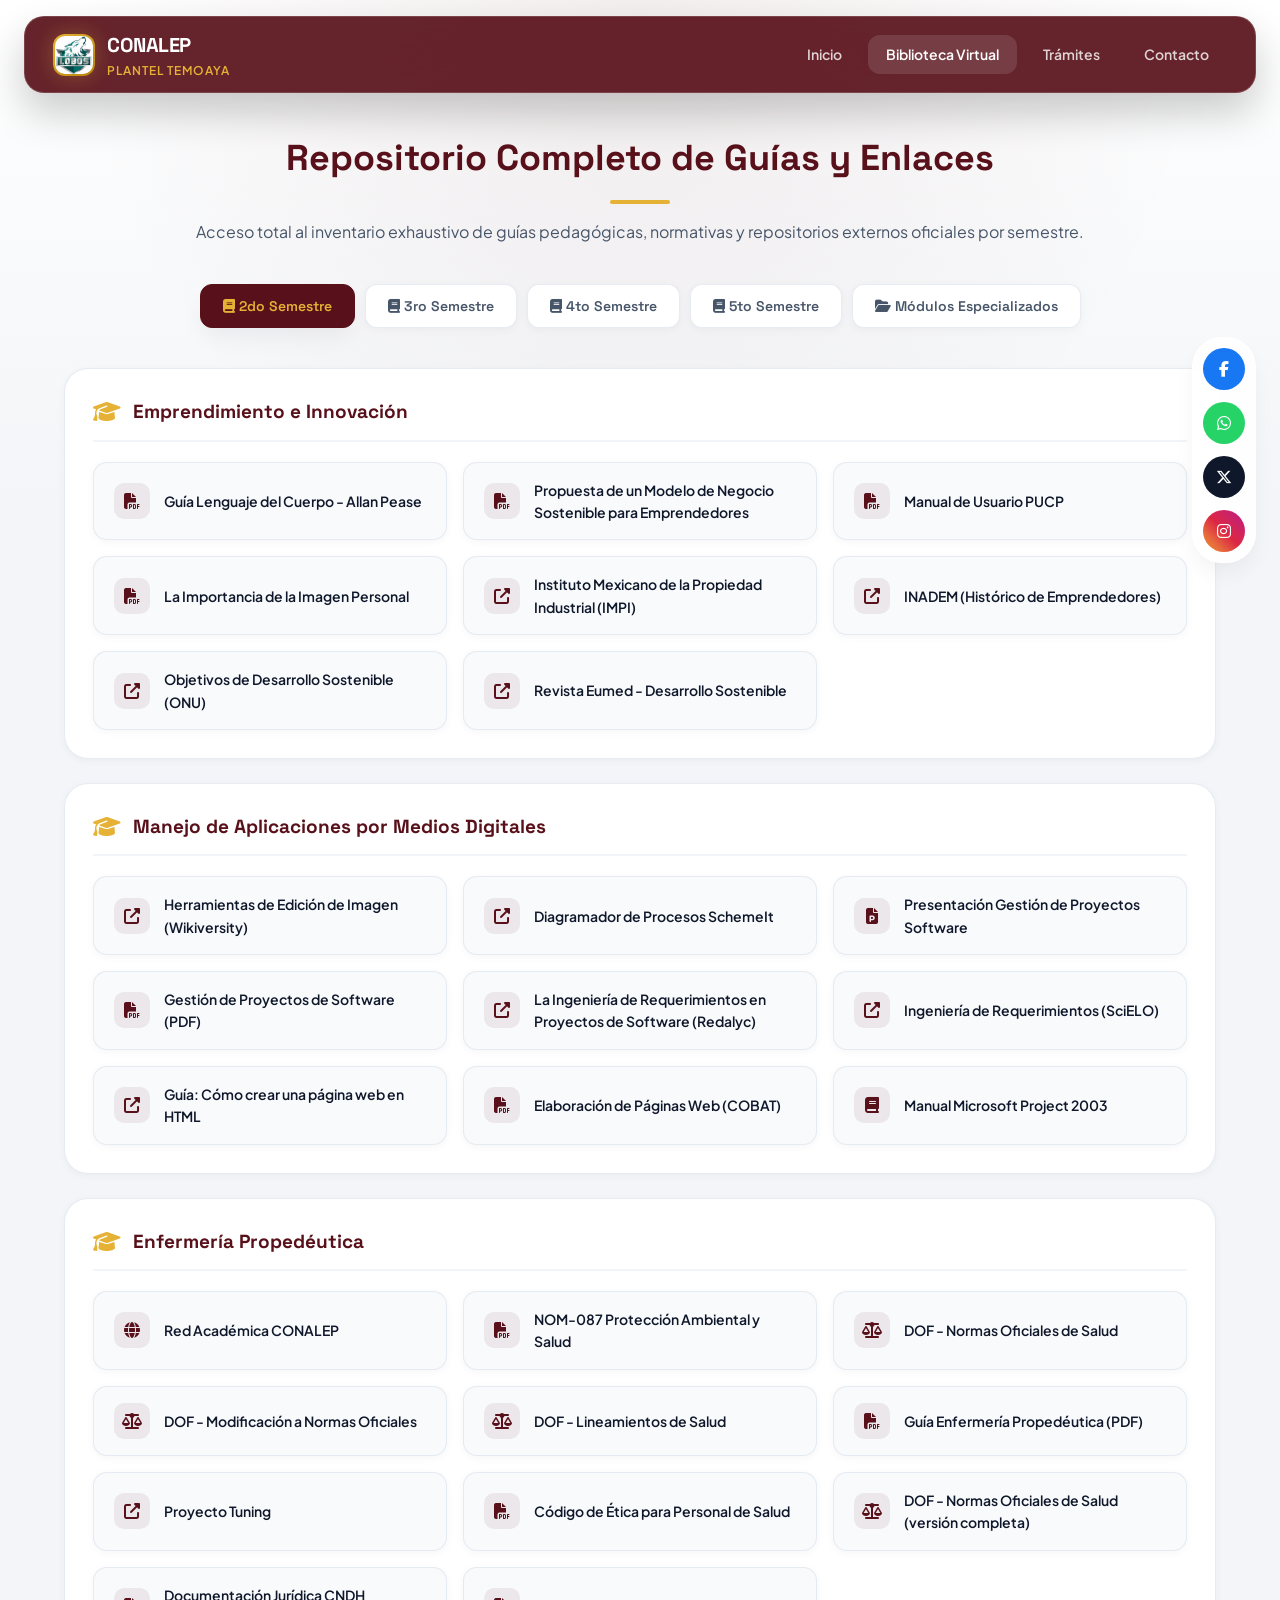
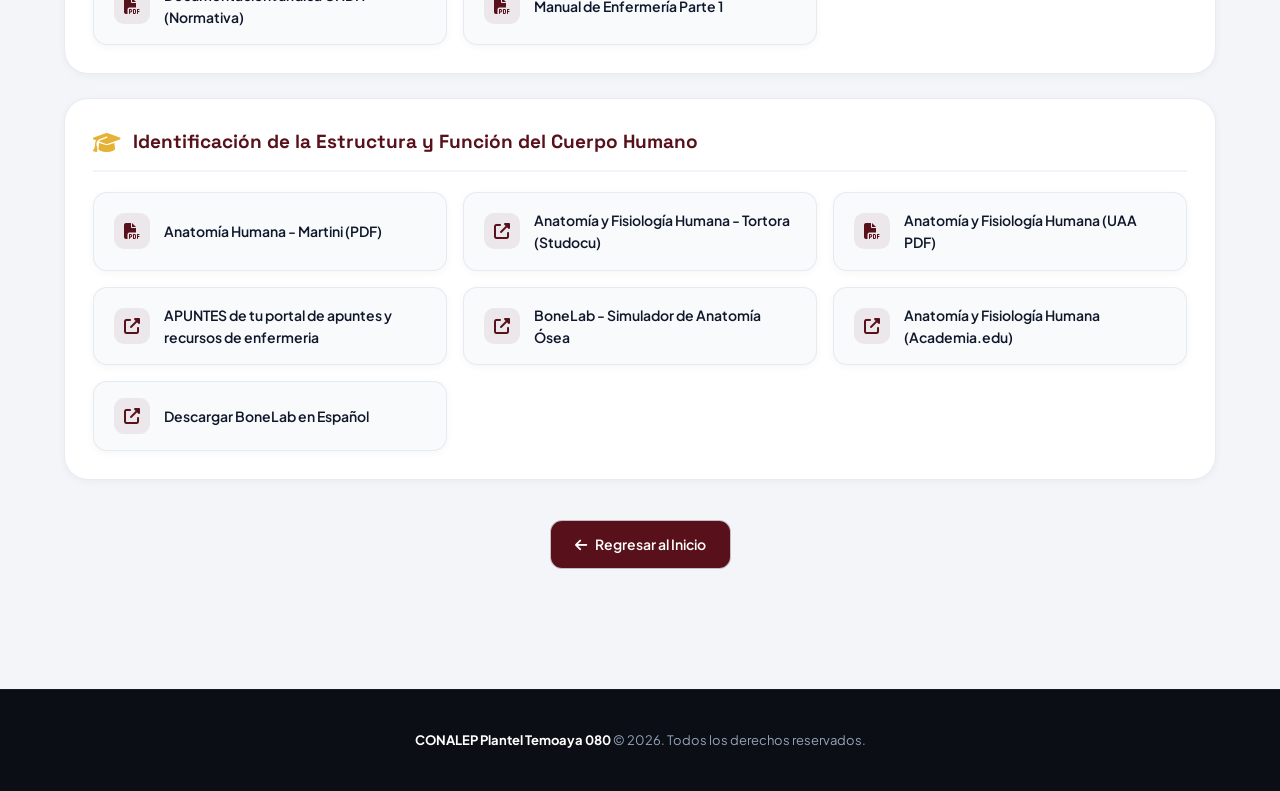
==== bibliotecas/bibliotecas_en_linea.html @ af13475c "Add files via upload" ====
<!DOCTYPE html>
<html lang="es">
<head>
    <meta charset="UTF-8">
    <meta name="viewport" content="width=device-width, initial-scale=1.0">
    <title>Biblioteca Virtual - CONALEP Plantel Temoaya</title>
    
    <!-- Tipografía Moderna y Font Awesome -->
    <link rel="preconnect" href="https://fonts.googleapis.com">
    <link rel="preconnect" href="https://fonts.gstatic.com" crossorigin>
    <link href="https://fonts.googleapis.com/css2?family=Plus+Jakarta+Sans:wght@300;400;500;600;700;800&family=Space+Grotesk:wght@600;700&display=swap" rel="stylesheet">
    <link rel="stylesheet" href="https://cdnjs.cloudflare.com/ajax/libs/font-awesome/6.4.2/css/all.min.css">
    
    <!-- Hoja de Estilos General Unificada -->
    <link rel="stylesheet" href="../css/estilos.css">
</head>
<body>

    <!-- Fondo de malla tecnológica -->
    <div class="bg-mesh"></div>

    <!-- Redes Sociales Flotantes -->
    <div class="social-icons-float">
        <a href="https://www.facebook.com/ConalepTemoaya080?mibextid=ZbWKwL" target="_blank" class="social-icon facebook" title="Facebook"><i class="fab fa-facebook-f"></i></a>
        <a href="https://whatsapp.com/channel/0029VaXkV3gK0IBemLqQGA2Q" target="_blank" class="social-icon whatsapp" title="WhatsApp"><i class="fab fa-whatsapp"></i></a>
        <a href="https://x.com/ConalepTemoaya?t=_tFDwOR5EO-kMRiu1jZuSw&s=08" target="_blank" class="social-icon x-icon" title="X"><i class="fab fa-x-twitter"></i></a>
        <a href="https://www.instagram.com/conaleptemoaya080/" target="_blank" class="social-icon instagram" title="Instagram"><i class="fab fa-instagram"></i></a>
    </div>

    <!-- Navbar Floating Glassmorphism -->
    <nav class="navbar-pro">
        <div class="nav-container">
            <div class="nav-brand">
                <div class="lobo-container" style="overflow: hidden; padding: 2px;">
                    <img src="../imagenes/lobo1.jpeg" alt="Lobo CONALEP" style="width: 100%; height: 100%; object-fit: cover; border-radius: 10px;">
                </div>
                <div>
                    <span class="brand-main">CONALEP</span>
                    <span class="brand-sub">Plantel Temoaya</span>
                </div>
            </div>
            <div class="nav-menu">
                <a href="../INICIO.htm" class="nav-link">Inicio</a>
                <a href="bibliotecas_en_linea.htm" class="nav-link activo">Biblioteca Virtual</a>
                <a href="../paginas/credencial.htm" class="nav-link">Trámites</a>
                <a href="../paginas/contacto.htm" class="nav-link">Contacto</a>
            </div>
        </div>
    </nav>

    <!-- Contenedor Principal -->
    <main class="library-container">
        
        <div class="library-header">
            <h1>Repositorio Completo de Guías y Enlaces</h1>
            <div style="width: 60px; height: 4px; background-color: var(--brand-accent); margin: 0 auto 15px auto; border-radius: 2px;"></div>
            <p>Acceso total al inventario exhaustivo de guías pedagógicas, normativas y repositorios externos oficiales por semestre.</p>
        </div>

        <!-- Pestañas de Semestres -->
        <div class="semestre-tabs">
            <button class="tab-btn active" onclick="cambiarSemestre('sem2', event)"><i class="fas fa-book"></i> 2do Semestre</button>
            <button class="tab-btn" onclick="cambiarSemestre('sem3', event)"><i class="fas fa-book"></i> 3ro Semestre</button>
            <button class="tab-btn" onclick="cambiarSemestre('sem4', event)"><i class="fas fa-book"></i> 4to Semestre</button>
            <button class="tab-btn" onclick="cambiarSemestre('sem5', event)"><i class="fas fa-book"></i> 5to Semestre</button>
            <button class="tab-btn" onclick="cambiarSemestre('semAvanzado', event)"><i class="fas fa-folder-open"></i> Módulos Especializados</button>
        </div>

        <!-- ================= SEM2 ================= -->
        <div id="sem2" class="tab-content active">
            <div class="modulo-card">
                <h3 class="modulo-title"><i class="fas fa-graduation-cap"></i> Emprendimiento e Innovación</h3>
                <div class="links-grid">
                    <a href="https://utncomunicacionprofesional.files.wordpress.com/2012/04/allanpease-ellenguajedelcuerpo.pdf" target="_blank" rel="noopener" class="resource-link-item"><i class="fas fa-file-pdf"></i><span>Guía Lenguaje del Cuerpo - Allan Pease</span></a>
                    <a href="https://repositoriodigital.ipn.mx/bitstream/123456789/25649/1/MODELO-DE-NEGOCIO-SOSTENIBLE.pdf" target="_blank" rel="noopener" class="resource-link-item"><i class="fas fa-file-pdf"></i><span>Propuesta de un Modelo de Negocio Sostenible para Emprendedores</span></a>
                    <a href="https://cdn01.pucp.education/btpucp/2019/07/19163243/manual_del_usuario1.pdf" target="_blank" rel="noopener" class="resource-link-item"><i class="fas fa-file-pdf"></i><span>Manual de Usuario PUCP</span></a>
                    <a href="http://gc.scalahed.com/recursos/files/r161r/w24709w/La_importancia_de_la_imagen_personal.pdf" target="_blank" rel="noopener" class="resource-link-item"><i class="fas fa-file-pdf"></i><span>La Importancia de la Imagen Personal</span></a>
                    <a href="https://www.gob.mx/impi" target="_blank" rel="noopener" class="resource-link-item"><i class="fas fa-external-link-alt"></i><span>Instituto Mexicano de la Propiedad Industrial (IMPI)</span></a>
                    <a href="https://www.inadem.gob.mx/" target="_blank" rel="noopener" class="resource-link-item"><i class="fas fa-external-link-alt"></i><span>INADEM (Histórico de Emprendedores)</span></a>
                    <a href="https://www.un.org/sustainabledevelopment/es/objetivos-de-desarrollo-sostenible/" target="_blank" rel="noopener" class="resource-link-item"><i class="fas fa-external-link-alt"></i><span>Objetivos de Desarrollo Sostenible (ONU)</span></a>
                    <a href="https://www.eumed.net/ce/2007c/rcc-0710.htm" target="_blank" rel="noopener" class="resource-link-item"><i class="fas fa-external-link-alt"></i><span>Revista Eumed - Desarrollo Sostenible</span></a>
                </div>
            </div>

            <div class="modulo-card">
                <h3 class="modulo-title"><i class="fas fa-graduation-cap"></i> Manejo de Aplicaciones por Medios Digitales</h3>
                <div class="links-grid">
                    <a href="https://es.wikiversity.org/wiki/Herramientas_de_edici%C3%B3n_de_imagen" target="_blank" rel="noopener" class="resource-link-item"><i class="fas fa-external-link-alt"></i><span>Herramientas de Edición de Imagen (Wikiversity)</span></a>
                    <a href="https://www.digikey.com.mx/es/resources/design-tools/schemeit" target="_blank" rel="noopener" class="resource-link-item"><i class="fas fa-external-link-alt"></i><span>Diagramador de Procesos SchemeIt</span></a>
                    <a href="https://slideplayer.es/slide/3500849/" target="_blank" rel="noopener" class="resource-link-item"><i class="fas fa-file-powerpoint"></i><span>Presentación Gestión de Proyectos Software</span></a>
                    <a href="https://www.inf.utfsm.cl/~guerra/publicaciones/Gestion%20de%20Proyectos%20de%20Software.pdf" target="_blank" rel="noopener" class="resource-link-item"><i class="fas fa-file-pdf"></i><span>Gestión de Proyectos de Software (PDF)</span></a>
                    <a href="https://www.redalyc.org/articulo.oa?id=66612870011" target="_blank" rel="noopener" class="resource-link-item"><i class="fas fa-external-link-alt"></i><span>La Ingeniería de Requerimientos en Proyectos de Software (Redalyc)</span></a>
                    <a href="http://www.scielo.org.mx/scielo.php?script=sci_arttext&amp;pid=S0187-358X2012000300003" target="_blank" rel="noopener" class="resource-link-item"><i class="fas fa-external-link-alt"></i><span>Ingeniería de Requerimientos (SciELO)</span></a>
                    <a href="https://www.ciudadano2cero.com/como-crear-una-pagina-web-en-html/" target="_blank" rel="noopener" class="resource-link-item"><i class="fas fa-external-link-alt"></i><span>Guía: Cómo crear una página web en HTML</span></a>
                    <a href="http://www.cobat.edu.mx/wp-content/uploads/sites/79/2012/03/Elaboraci%C3%B3n-de-paginas-web.pdf" target="_blank" rel="noopener" class="resource-link-item"><i class="fas fa-file-pdf"></i><span>Elaboración de Páginas Web (COBAT)</span></a>
                    <a href="https://es.scribd.com/document/2539650/manual-microsoft-project-2003" target="_blank" rel="noopener" class="resource-link-item"><i class="fas fa-book"></i><span>Manual Microsoft Project 2003</span></a>
                </div>
            </div>

            <div class="modulo-card">
                <h3 class="modulo-title"><i class="fas fa-graduation-cap"></i> Enfermería Propedéutica</h3>
                <div class="links-grid">
                    <a href="https://www.gob.mx/conalep/acciones-y-programas/red-academica-27470" target="_blank" rel="noopener" class="resource-link-item"><i class="fas fa-globe"></i><span>Red Académica CONALEP</span></a>
                    <a href="https://www.cndh.org.mx/sites/default/files/doc/Programas/VIH/Leyes%20y%20normas%20y%20reglamentos/Norma%20Oficial%20Mexicana/NOM-087-SEMARNAT-SSA1-2002%20Proteccion%20ambiental-salud.pdf" target="_blank" rel="noopener" class="resource-link-item"><i class="fas fa-file-pdf"></i><span>NOM-087 Protección Ambiental y Salud</span></a>
                    <a href="http://dof.gob.mx/nota_detalle.php?codigo=5272787&amp;fecha=15/10/2012" target="_blank" rel="noopener" class="resource-link-item"><i class="fas fa-balance-scale"></i><span>DOF - Normas Oficiales de Salud</span></a>
                    <a href="http://www.dof.gob.mx/nota_detalle.php?codigo=5312523&amp;fecha=02/09/2013" target="_blank" rel="noopener" class="resource-link-item"><i class="fas fa-balance-scale"></i><span>DOF - Modificación a Normas Oficiales</span></a>
                    <a href="http://dof.gob.mx/nota_detalle.php?codigo=5278341&amp;fecha=21/11/2012" target="_blank" rel="noopener" class="resource-link-item"><i class="fas fa-balance-scale"></i><span>DOF - Lineamientos de Salud</span></a>
                    <a href="https://fortecnica081.files.wordpress.com/2012/01/enfermeriapropeok.pdf" target="_blank" rel="noopener" class="resource-link-item"><i class="fas fa-file-pdf"></i><span>Guía Enfermería Propedéutica (PDF)</span></a>
                    <a href="http://www.tuningal.org/" target="_blank" rel="noopener" class="resource-link-item"><i class="fas fa-external-link-alt"></i><span>Proyecto Tuning</span></a>
                    <a href="http://www.cpe.salud.gob.mx/site3/publicaciones/docs/codigo_etica.pdf" target="_blank" rel="noopener" class="resource-link-item"><i class="fas fa-file-pdf"></i><span>Código de Ética para Personal de Salud</span></a>
                    <a href="http://dof.gob.mx/nota_detalle_popup.php?codigo=5272787" target="_blank" rel="noopener" class="resource-link-item"><i class="fas fa-balance-scale"></i><span>DOF - Normas Oficiales de Salud (versión completa)</span></a>
                    <a href="https://www.cndh.org.mx/DocTR/2016/JUR/A70/01/JUR-20170331-NOR41.pdf" target="_blank" rel="noopener" class="resource-link-item"><i class="fas fa-file-pdf"></i><span>Documentación Jurídica CNDH (Normativa)</span></a>
                    <a href="https://enfermeriaparaelcambio.files.wordpress.com/2008/10/manual_parte1.pdf" target="_blank" rel="noopener" class="resource-link-item"><i class="fas fa-file-pdf"></i><span>Manual de Enfermería Parte 1</span></a>
                </div>
            </div>

            <div class="modulo-card">
                <h3 class="modulo-title"><i class="fas fa-graduation-cap"></i> Identificación de la Estructura y Función del Cuerpo Humano</h3>
                <div class="links-grid">
                    <a href="http://dipsa.com/ClanDunant/Textos/TUM%20-%20Anatomia%20Humana%20Martini.pdf" target="_blank" rel="noopener" class="resource-link-item"><i class="fas fa-file-pdf"></i><span>Anatomía Humana - Martini (PDF)</span></a>
                    <a href="https://www.studocu.com/es-mx/document/universidad-autonoma-de-nayarit/antropologia-medica/anatomia-y-fisiologia-humana-de-tortora/4327517" target="_blank" rel="noopener" class="resource-link-item"><i class="fas fa-external-link-alt"></i><span>Anatomía y Fisiología Humana - Tortora (Studocu)</span></a>
                    <a href="https://www.uaa.mx/centros/cem/programas/p2015/6to/complementarias/Anatomia%20y%20Fisiologia%20Humana.doc.pdf" target="_blank" rel="noopener" class="resource-link-item"><i class="fas fa-file-pdf"></i><span>Anatomía y Fisiología Humana (UAA PDF)</span></a>
                    <a href="http://www.laenfermeria.es/apuntes.html" target="_blank" rel="noopener" class="resource-link-item"><i class="fas fa-external-link-alt"></i><span>APUNTES de tu portal de apuntes y recursos de enfermeria</span></a>
                    <a href="https://www.portalprogramas.com/bonelab/" target="_blank" rel="noopener" class="resource-link-item"><i class="fas fa-external-link-alt"></i><span>BoneLab - Simulador de Anatomía Ósea</span></a>
                    <a href="https://www.academia.edu/36607543/Anatomia_y_fisiologia_humana_de_tortora" target="_blank" rel="noopener" class="resource-link-item"><i class="fas fa-external-link-alt"></i><span>Anatomía y Fisiología Humana (Academia.edu)</span></a>
                    <a href="https://www.portalprogramas.com/bonelab/descargar" target="_blank" rel="noopener" class="resource-link-item"><i class="fas fa-external-link-alt"></i><span>Descargar BoneLab en Español</span></a>
                </div>
            </div>

        </div>

        <!-- ================= SEM3 ================= -->
        <div id="sem3" class="tab-content">
            <div class="modulo-card">
                <h3 class="modulo-title"><i class="fas fa-graduation-cap"></i> Enfermería Ambulatoria y Hospitalaria</h3>
                <div class="links-grid">
                    <a href="http://lum2010regleg.blogspot.com/2009/10/organismos-de-seguridad-social.html" target="_blank" rel="noopener" class="resource-link-item"><i class="fas fa-external-link-alt"></i><span>RÉGIME LEGAL DE SEGURIDAD SOCIAL: ORGANISMOS DE SEGURIDAD SOCIAL</span></a>
                    <a href="https://leyco.org/mex/fed/125.html" target="_blank" rel="noopener" class="resource-link-item"><i class="fas fa-balance-scale"></i><span>Ley Federal del Trabajo</span></a>
                    <a href="https://docplayer.es/4483173-Modelo-de-atencion-integral-a-las-pvvs-en-el-sistema-publico-de-salud-modelo-de-atencion-integral-a-las-pvvs-en-el-sistema-publico-de-salud.html" target="_blank" rel="noopener" class="resource-link-item"><i class="fas fa-external-link-alt"></i><span>Modelo de Atención Integral a las PVVS</span></a>
                    <a href="http://www.diputados.gob.mx/LeyesBiblio/pdf/92_230421.pdf" target="_blank" rel="noopener" class="resource-link-item"><i class="fas fa-file-pdf"></i><span>Ley del Seguro Social</span></a>
                    <a href="http://www.diputados.gob.mx/LeyesBiblio/pdf_mov/Ley_del_Instituto_de_Seguridad_y_Servicios_Sociales_de_los_Trabajadores.pdf" target="_blank" rel="noopener" class="resource-link-item"><i class="fas fa-file-pdf"></i><span>Ley del Instituto de Seguridad y Servicios Sociales de los Trabajadores del Estado</span></a>
                    <a href="http://www.dof.gob.mx/normasOficiales/4822/salud4a13_C/salud4a13_C.html" target="_blank" rel="noopener" class="resource-link-item"><i class="fas fa-balance-scale"></i><span>salud4a13_C</span></a>
                    <a href="https://www.dof.gob.mx/nota_detalle.php?codigo=5312523&amp;fecha=02/09/2013" target="_blank" rel="noopener" class="resource-link-item"><i class="fas fa-balance-scale"></i><span>DOF - Nota 5312523 (02/09/2013)</span></a>
                    <a href="https://www.sefh.es/bibliotecavirtual/ops/afambulatorio.pdf" target="_blank" rel="noopener" class="resource-link-item"><i class="fas fa-file-pdf"></i><span>Atencion farmaceutica al paciente ambulatorio</span></a>
                    <a href="https://enfermeriaparaelcambio.files.wordpress.com/2008/10/manual_parte1.pdf" target="_blank" rel="noopener" class="resource-link-item"><i class="fas fa-file-pdf"></i><span>Manual de Enfermería Parte 1</span></a>
                    <a href="https://maludice7.com/tecnicas-y-procedimientos-de-enfermeria/" target="_blank" rel="noopener" class="resource-link-item"><i class="fas fa-external-link-alt"></i><span>MANUAL DE TÉCNICAS Y PROCEDIMIENTOS DE ENFERMERÍA</span></a>
                    <a href="https://www.leyfederaldeltrabajo.com.mx/titulo-sexto/capitulo-xii.html" target="_blank" rel="noopener" class="resource-link-item"><i class="fas fa-balance-scale"></i><span>Ley Federal del Trabajo Trabajo a domicilio - Capitulo XII</span></a>
                    <a href="https://www.ecorfan.org/manuales/manuales_nayarit/Tecnicas%20y%20procedimientos%20para%20el%20cuidado%20de%20enfermer%C3%ADa%202.pdf" target="_blank" rel="noopener" class="resource-link-item"><i class="fas fa-file-pdf"></i><span>Tecnicas y procedimientos para el cuidado de enfermería 2.pdf</span></a>
                    <a href="https://studylib.es/doc/1976475/modelo-de-atenci%C3%B3n-integral-a-las-pvvs-en-el" target="_blank" rel="noopener" class="resource-link-item"><i class="fas fa-external-link-alt"></i><span>Modelo de Atención Integral a las PVVS en el</span></a>
                    <a href="https://www.cndh.org.mx/DocTR/2016/JUR/A70/01/JUR-20170331-NOR10.pdf" target="_blank" rel="noopener" class="resource-link-item"><i class="fas fa-file-pdf"></i><span>NOM-005-SSA3-2010 Infraestructura y Equipamiento (Ambulatorios)</span></a>
                    <a href="https://www.cndh.org.mx/DocTR/2016/JUR/A70/01/JUR-20170331-NOR41.pdf" target="_blank" rel="noopener" class="resource-link-item"><i class="fas fa-file-pdf"></i><span>Documentación Jurídica CNDH (Normativa)</span></a>
                </div>
            </div>

            <div class="modulo-card">
                <h3 class="modulo-title"><i class="fas fa-graduation-cap"></i> Enfermería en el Primer Nivel de Atención</h3>
                <div class="links-grid">
                    <a href="http://www.madrid.org/cs/Satellite?blobcol=urldata&amp;blobheader=application%2Fpdf&amp;blobheadername1=Contentdisposition&amp;blobheadername2=cadena&amp;blobheadervalue1=filename%3DPapel+Enfermer%C3%ADa+OK.pdf&amp;blobheadervalue2=language%3Des%26site%3DPortalSalud&amp;blobkey=id&amp;blobtable=MungoBlobs&amp;blobwhere=1220445005584&amp;ssbinary=true" target="_blank" rel="noopener" class="resource-link-item"><i class="fas fa-file-pdf"></i><span>Maqueta Enfermería ENTERA CAMBIOS 2.cdr</span></a>
                    <a href="https://saluddesdelaotraorillas.com/2020/07/29/las-funciones-esenciales-de-la-salud-publica-las-fesp/" target="_blank" rel="noopener" class="resource-link-item"><i class="fas fa-external-link-alt"></i><span>Funciones Esenciales de la Salud Pública (FESP)</span></a>
                    <a href="https://www.who.int/es/news-room/fact-sheets/detail/family-planning-contraception" target="_blank" rel="noopener" class="resource-link-item"><i class="fas fa-external-link-alt"></i><span>Planificación familiar</span></a>
                    <a href="http://dof.gob.mx/nota_detalle.php?codigo=5321934&amp;fecha=13/11/2013" target="_blank" rel="noopener" class="resource-link-item"><i class="fas fa-balance-scale"></i><span>DOF - Nota 5321934 (13/11/2013)</span></a>
                    <a href="http://dof.gob.mx/nota_detalle.php?codigo=5270654&amp;fecha=28/09/2012" target="_blank" rel="noopener" class="resource-link-item"><i class="fas fa-balance-scale"></i><span>DOF - Nota 5270654 (28/09/2012)</span></a>
                    <a href="http://cenetec-difusion.com/gpc-sns/" target="_blank" rel="noopener" class="resource-link-item"><i class="fas fa-external-link-alt"></i><span>CATÁLOGO MAESTRO – GUÍAS DE PRÁCTICA CLÍNICA</span></a>
                    <a href="https://mpsp.webs.uvigo.es/rev01-1/Ottawa-01-1.pdf" target="_blank" rel="noopener" class="resource-link-item"><i class="fas fa-file-pdf"></i><span>Carta de Ottawa-01-1</span></a>
                    <a href="http://www.consulta.vhs.com.mx/nom/" target="_blank" rel="noopener" class="resource-link-item"><i class="fas fa-balance-scale"></i><span>LISTADO DE NORMAS OFICIALES MEXICANAS</span></a>
                    <a href="https://salud.edomex.gob.mx/isem/tamiz_neonatal" target="_blank" rel="noopener" class="resource-link-item"><i class="fas fa-external-link-alt"></i><span>Tamiz Metabólico Neonatal</span></a>
                    <a href="https://www.paho.org/hq/dmdocuments/2012/Alma-Ata-1978Declaracion.pdf" target="_blank" rel="noopener" class="resource-link-item"><i class="fas fa-file-pdf"></i><span>Declaración de Alma-Ata (OPS PDF)</span></a>
                    <a href="http://www.madrid.org/cs/Satellite?blobcol=urldata&amp;blobheader=application%2Fpdf&amp;blobheadername1=Content-disposition&amp;blobheadername2=cadena&amp;blobheadervalue1=filename%3DPapel+Enfermer%C3%ADa+OK.pdf&amp;blobheadervalue2=language%3Des%26site%3DPortalSalud&amp;blobkey=id&amp;blobtable=MungoBlobs&amp;blobwhere=1220445005584&amp;ssbinary=true" target="_blank" rel="noopener" class="resource-link-item"><i class="fas fa-file-pdf"></i><span>Maqueta Enfermería ENTERA CAMBIOS 2.cdr</span></a>
                    <a href="https://www.gob.mx/cms/uploads/attachment/file/10206/2_carta_de_ottawa.pdf" target="_blank" rel="noopener" class="resource-link-item"><i class="fas fa-file-pdf"></i><span>OttawaCharterSp.PDF</span></a>
                </div>
            </div>

            <div class="modulo-card">
                <h3 class="modulo-title"><i class="fas fa-graduation-cap"></i> Identificación del Cuerpo Humano por Aparatos y Sistemas</h3>
                <div class="links-grid">
                    <a href="https://www.udocz.com/mx/read/47896/anatomia-humana-6ta-edicion-martini-timmons-y-tallitsch" target="_blank" rel="noopener" class="resource-link-item"><i class="fas fa-book"></i><span>Anatomía humana 6ta Edición Martini Timmons y Tallitsch</span></a>
                    <a href="https://www.academia.edu/36607543/Anatomia_y_fisiologia_humana_de_tortora" target="_blank" rel="noopener" class="resource-link-item"><i class="fas fa-external-link-alt"></i><span>Anatomía y Fisiología Humana (Academia.edu)</span></a>
                    <a href="http://www.laenfermeria.es/apuntes.html" target="_blank" rel="noopener" class="resource-link-item"><i class="fas fa-external-link-alt"></i><span>APUNTES de tu portal de apuntes y recursos de enfermeria</span></a>
                    <a href="https://www.portalprogramas.com/bonelab/descargar" target="_blank" rel="noopener" class="resource-link-item"><i class="fas fa-external-link-alt"></i><span>Descargar BoneLab en Español</span></a>
                </div>
            </div>

            <div class="modulo-card">
                <h3 class="modulo-title"><i class="fas fa-graduation-cap"></i> Identificación del Proceso Salud - Enfermedad</h3>
                <div class="links-grid">
                    <a href="https://www.scielo.br/j/csp/a/8bsQRMHDrQqWspcjLfhB8Qh/?format=pdf&amp;lang=es" target="_blank" rel="noopener" class="resource-link-item"><i class="fas fa-file-pdf"></i><span>Proceso Salud - Enfermedad (SciELO PDF)</span></a>
                    <a href="https://ifdcsanluis-slu.infd.edu.ar/sitio/upload/navarro.pdf" target="_blank" rel="noopener" class="resource-link-item"><i class="fas fa-file-pdf"></i><span>navarro</span></a>
                    <a href="https://concepto.de/salud-segun-la-oms/" target="_blank" rel="noopener" class="resource-link-item"><i class="fas fa-external-link-alt"></i><span>Salud - Concepto, componentes y salud ocupacional</span></a>
                    <a href="https://rua.ua.es/dspace/bitstream/10045/11468/1/1.Concepto%20salud%20y%20salud%20p%c3%bablica.pdf" target="_blank" rel="noopener" class="resource-link-item"><i class="fas fa-file-pdf"></i><span>La salud y sus determinantes</span></a>
                    <a href="https://www.gob.mx/conalep/acciones-y-programas/red-academica-27470" target="_blank" rel="noopener" class="resource-link-item"><i class="fas fa-globe"></i><span>Red Académica CONALEP</span></a>
                    <a href="http://preventivaysocial.webs.fcm.unc.edu.ar/files/2014/04/MPyS-1-Unidad-1-Determinantes-de-la-Salud-V-2013.pdf" target="_blank" rel="noopener" class="resource-link-item"><i class="fas fa-file-pdf"></i><span>Unidad 1</span></a>
                    <a href="http://dof.gob.mx/nota_detalle.php?codigo=5120943&amp;fecha=20/11/2009" target="_blank" rel="noopener" class="resource-link-item"><i class="fas fa-balance-scale"></i><span>DOF - Nota 5120943 (20/11/2009)</span></a>
                    <a href="http://www.salud.gob.mx/unidades/cdi/nom/032ssa202.html" target="_blank" rel="noopener" class="resource-link-item"><i class="fas fa-balance-scale"></i><span>NORMA Oficial Mexicana NOM</span></a>
                    <a href="https://coneschaco.org.ar/wp-content/uploads/2021/03/salud07.pdf" target="_blank" rel="noopener" class="resource-link-item"><i class="fas fa-file-pdf"></i><span>Microsoft Word - Edición 1.doc</span></a>
                    <a href="https://www.insp.mx/lineas-de-investigacion.html" target="_blank" rel="noopener" class="resource-link-item"><i class="fas fa-external-link-alt"></i><span>Líneas de Investigación</span></a>
                    <a href="https://www.gob.mx/salud/documentos/programa-sectorial-de-salud-2020-2024" target="_blank" rel="noopener" class="resource-link-item"><i class="fas fa-external-link-alt"></i><span>PROGRAMA Sectorial de Salud 2020-2024</span></a>
                </div>
            </div>

            <div class="modulo-card">
                <h3 class="modulo-title"><i class="fas fa-graduation-cap"></i> Terapéutica Farmacológica</h3>
                <div class="links-grid">
                    <a href="https://studylib.es/doc/7572643/los-medicamentos-seg%C3%BAn-la-legislaci%C3%B3n-mexicana" target="_blank" rel="noopener" class="resource-link-item"><i class="fas fa-external-link-alt"></i><span>Los medicamentos según la legislación mexicana</span></a>
                    <a href="http://www.salud.gob.mx/unidades/cdi/nom/220ssa102.html" target="_blank" rel="noopener" class="resource-link-item"><i class="fas fa-balance-scale"></i><span>NORMA Oficial Mexicana NOM</span></a>
                    <a href="https://www.pisa.com.mx/publicidad/portal/enfermeria/manual/4_1_2.htm" target="_blank" rel="noopener" class="resource-link-item"><i class="fas fa-external-link-alt"></i><span>4_1_2 Administración de Medicamentos</span></a>
                    <a href="https://www.monografias.com/trabajos73/responsabilidad-legal-profesional-enfermeria/responsabilidad-legal-profesional-enfermeria.shtml" target="_blank" rel="noopener" class="resource-link-item"><i class="fas fa-external-link-alt"></i><span>Responsabilidad Legal del Profesional de Enfermería (Monografías)</span></a>
                    <a href="http://www.imss.gob.mx/sites/all/statics/guiasclinicas/712GER.pdf" target="_blank" rel="noopener" class="resource-link-item"><i class="fas fa-file-pdf"></i><span>712GER</span></a>
                    <a href="http://www.csg.gob.mx/descargas/pdf/priorizacion/cuadro-basico/med/catalogo/2016/EDICION_2016_MEDICAMENTOS.pdf" target="_blank" rel="noopener" class="resource-link-item"><i class="fas fa-file-pdf"></i><span>EDICION_2016_MEDICAMENTOS.pdf</span></a>
                </div>
            </div>

        </div>

        <!-- ================= SEM4 ================= -->
        <div id="sem4" class="tab-content">
            <div class="modulo-card">
                <h3 class="modulo-title"><i class="fas fa-graduation-cap"></i> Enfermería en Salud Mental y Psiquiatría</h3>
                <div class="links-grid">
                    <a href="https://saludextremadura.ses.es/filescms/smex/uploaded_files/CustomContentResources/Planes_de_Cuidados_Enfermeros_en_Salud_Mental.pdf" target="_blank" rel="noopener" class="resource-link-item"><i class="fas fa-file-pdf"></i><span>MAQUETA OK.indd</span></a>
                    <a href="https://www.gob.mx/conalep/acciones-y-programas/red-academica-27470" target="_blank" rel="noopener" class="resource-link-item"><i class="fas fa-globe"></i><span>Red Académica CONALEP</span></a>
                    <a href="https://www.psicoactiva.com/cie10/" target="_blank" rel="noopener" class="resource-link-item"><i class="fas fa-external-link-alt"></i><span>Clasificación de Trastornos Mentales según el CIE 10</span></a>
                    <a href="http://estamoslocospuntocom.blogspot.com/" target="_blank" rel="noopener" class="resource-link-item"><i class="fas fa-external-link-alt"></i><span>Salud mental y Enfermería</span></a>
                    <a href="http://www.dof.gob.mx/normasOficiales/5805/salud3a11_C/salud3a11_C.html" target="_blank" rel="noopener" class="resource-link-item"><i class="fas fa-balance-scale"></i><span>NOM-025-SSA2-2014 Servicios de Salud Mental</span></a>
                    <a href="https://es.scribd.com/doc/49115012/Que-es-el-Modelo-Miguel-Hidalgo" target="_blank" rel="noopener" class="resource-link-item"><i class="fas fa-book"></i><span>Qué Es El Modelo Miguel Hidalgo</span></a>
                    <a href="https://www.gob.mx/cms/uploads/attachment/file/11918/Salud_Mental.pdf" target="_blank" rel="noopener" class="resource-link-item"><i class="fas fa-file-pdf"></i><span>Salud Mental</span></a>
                </div>
            </div>

            <div class="modulo-card">
                <h3 class="modulo-title"><i class="fas fa-graduation-cap"></i> Enfermería Médico-Quirúrgica y de Especialidad</h3>
                <div class="links-grid">
                    <a href="https://www.gob.mx/conalep/acciones-y-programas/red-academica-27470" target="_blank" rel="noopener" class="resource-link-item"><i class="fas fa-globe"></i><span>Red Académica CONALEP</span></a>
                    <a href="https://enfermeriaparaelcambio.files.wordpress.com/2008/10/manual_parte1.pdf" target="_blank" rel="noopener" class="resource-link-item"><i class="fas fa-file-pdf"></i><span>Manual de Enfermería Parte 1</span></a>
                    <a href="https://es.scribd.com/doc/16757236/MANUAL-DE-PROCEDIMIENTOS-DE-ENFERMERIA-EN-LA-UNIDAD-DE-CUIDADOS-INTENSIVOS" target="_blank" rel="noopener" class="resource-link-item"><i class="fas fa-book"></i><span>Manual de Procedimientos de Enfermeria en La Unidad de Cuidados Intensivos</span></a>
                    <a href="http://www.dof.gob.mx/nota_detalle.php%3Fcodigo%3D5275587%26fecha%3D26/10/2012" target="_blank" rel="noopener" class="resource-link-item"><i class="fas fa-balance-scale"></i><span>DOF - Diario Oficial de la Federación</span></a>
                    <a href="https://bioetica.com.mx/?option=com_content&amp;task=blogcategory&amp;id=55&amp;Itemid=122" target="_blank" rel="noopener" class="resource-link-item"><i class="fas fa-external-link-alt"></i><span>Bioética – Institución formada por profesionistas inaugurada en mayo de 1998</span></a>
                    <a href="https://tanatologia.org/glosario-general/" target="_blank" rel="noopener" class="resource-link-item"><i class="fas fa-external-link-alt"></i><span>Glosario General - Tanatologia</span></a>
                    <a href="http://www.dof.gob.mx/normasOficiales/4875/salud3a14_C/salud3a14_C.html" target="_blank" rel="noopener" class="resource-link-item"><i class="fas fa-balance-scale"></i><span>salud3a14_C</span></a>
                    <a href="http://dof.gob.mx/nota_detalle.php?codigo=5375019&amp;fecha=09/12/2014" target="_blank" rel="noopener" class="resource-link-item"><i class="fas fa-balance-scale"></i><span>DOF - Nota 5375019 (09/12/2014)</span></a>
                    <a href="http://csg.gob.mx/contenidos/certificacion/sinaceam.html" target="_blank" rel="noopener" class="resource-link-item"><i class="fas fa-external-link-alt"></i><span>Consejo de Salubridad General</span></a>
                </div>
            </div>

            <div class="modulo-card">
                <h3 class="modulo-title"><i class="fas fa-graduation-cap"></i> Conducta Profesional y Legislación en Salud</h3>
                <div class="links-grid">
                    <a href="https://www.gob.mx/conalep/acciones-y-programas/red-academica-27470" target="_blank" rel="noopener" class="resource-link-item"><i class="fas fa-globe"></i><span>Red Académica CONALEP</span></a>
                    <a href="http://www.salud.gob.mx/unidades/cdi/legis/lgs/LEY_GENERAL_DE_SALUD.pdf" target="_blank" rel="noopener" class="resource-link-item"><i class="fas fa-file-pdf"></i><span>LEY GENERAL DE SALUD</span></a>
                    <a href="http://www.diputados.gob.mx/LeyesBiblio/pdf_mov/Constitucion_Politica.pdf" target="_blank" rel="noopener" class="resource-link-item"><i class="fas fa-file-pdf"></i><span>Constitución Política de los Estados Unidos Mexicanos</span></a>
                    <a href="https://www.gob.mx/salud/en/documentos/normas-oficiales-mexicanas-9705" target="_blank" rel="noopener" class="resource-link-item"><i class="fas fa-balance-scale"></i><span>Normas Oficiales Mexicanas</span></a>
                    <a href="https://www.gob.mx/sep/acciones-y-programas/direccion-general-de-profesiones-certificacion-profesional" target="_blank" rel="noopener" class="resource-link-item"><i class="fas fa-external-link-alt"></i><span>Dirección General de Profesiones. Certificación Profesional</span></a>
                </div>
            </div>

        </div>

        <!-- ================= SEM5 ================= -->
        <div id="sem5" class="tab-content">
            <div class="modulo-card">
                <h3 class="modulo-title"><i class="fas fa-graduation-cap"></i> Enfermería Materno – Infantil y Obstetricia</h3>
                <div class="links-grid">
                    <a href="http://www.dof.gob.mx/nota_detalle.php?codigo=5432289&amp;fecha=07/04/2016" target="_blank" rel="noopener" class="resource-link-item"><i class="fas fa-balance-scale"></i><span>DOF - Nota 5432289 (07/04/2016)</span></a>
                    <a href="https://www.gob.mx/cms/uploads/attachment/file/53633/NOM-005-SSA2-1993.pdf" target="_blank" rel="noopener" class="resource-link-item"><i class="fas fa-file-pdf"></i><span>NOM-005-SSA2-1993 Servicios de Planificación Familiar</span></a>
                    <a href="https://www.gob.mx/salud/documentos/programa-de-accion-especifico-planificacion-familiar-y-anticoncepcion-2013-2018" target="_blank" rel="noopener" class="resource-link-item"><i class="fas fa-external-link-alt"></i><span>Programa de Acción Específico Planificación Familiar y Anticoncepción 2013 - 2018</span></a>
                    <a href="https://transparencia.autlan.gob.mx/archivos/transparencia/normas/NormasFederales/nom087_semarnat-Residuos%20Peligrosos.pdf" target="_blank" rel="noopener" class="resource-link-item"><i class="fas fa-file-pdf"></i><span>NOM-087 Residuos Peligrosos (PDF)</span></a>
                    <a href="http://www.inr.gob.mx/Descargas/bioSeguridad/info/NOM-087-ECOL-SSA1-2002.pdf" target="_blank" rel="noopener" class="resource-link-item"><i class="fas fa-file-pdf"></i><span>087ECOLSSA.PDF</span></a>
                    <a href="http://educads.salud.gob.mx/sitio/vRes/index.php" target="_blank" rel="noopener" class="resource-link-item"><i class="fas fa-external-link-alt"></i><span>Educación en Salud (Secretaría de Salud)</span></a>
                    <a href="https://www.gob.mx/conalep/acciones-y-programas/red-academica-27470" target="_blank" rel="noopener" class="resource-link-item"><i class="fas fa-globe"></i><span>Red Académica CONALEP</span></a>
                </div>
            </div>

            <div class="modulo-card">
                <h3 class="modulo-title"><i class="fas fa-graduation-cap"></i> Enfermería Pediátrica</h3>
                <div class="links-grid">
                    <a href="https://www.gob.mx/conalep/acciones-y-programas/red-academica-27470" target="_blank" rel="noopener" class="resource-link-item"><i class="fas fa-globe"></i><span>Red Académica CONALEP</span></a>
                    <a href="http://www.inr.gob.mx/Descargas/bioSeguridad/info/NOM-087-ECOL-SSA1-2002.pdf" target="_blank" rel="noopener" class="resource-link-item"><i class="fas fa-file-pdf"></i><span>087ECOLSSA.PDF</span></a>
                    <a href="http://www.dof.gob.mx/nota_detalle.php?codigo=5417151&amp;fecha=25/11/2015" target="_blank" rel="noopener" class="resource-link-item"><i class="fas fa-balance-scale"></i><span>DOF - Nota 5417151 (25/11/2015)</span></a>
                    <a href="http://dof.gob.mx/nota_detalle.php?codigo=5270654&amp;fecha=28/09/2012" target="_blank" rel="noopener" class="resource-link-item"><i class="fas fa-balance-scale"></i><span>DOF - Nota 5270654 (28/09/2012)</span></a>
                    <a href="http://dof.gob.mx/nota_detalle.php?codigo=5324923&amp;fecha=09/12/2013" target="_blank" rel="noopener" class="resource-link-item"><i class="fas fa-balance-scale"></i><span>DOF - Nota 5324923 (09/12/2013)</span></a>
                    <a href="http://www.dof.gob.mx/nota_detalle.php?codigo=5349816&amp;fecha=24/06/2014" target="_blank" rel="noopener" class="resource-link-item"><i class="fas fa-balance-scale"></i><span>DOF - Nota 5349816 (24/06/2014)</span></a>
                    <a href="https://transparencia.autlan.gob.mx/archivos/transparencia/normas/NormasFederales/nom087_semarnat-Residuos%20Peligrosos.pdf" target="_blank" rel="noopener" class="resource-link-item"><i class="fas fa-file-pdf"></i><span>NOM-087 Residuos Peligrosos (PDF)</span></a>
                </div>
            </div>

        </div>

        <!-- ================= SEMAVANZADO ================= -->
        <div id="semAvanzado" class="tab-content">
            <div class="modulo-card">
                <h3 class="modulo-title"><i class="fas fa-graduation-cap"></i> Enfermería Oncológica</h3>
                <div class="links-grid">
                    <a href="http://dof.gob.mx/nota_detalle.php?codigo=5194157&amp;fecha=09/06/2011" target="_blank" rel="noopener" class="resource-link-item"><i class="fas fa-balance-scale"></i><span>DOF - Nota 5194157 (09/06/2011)</span></a>
                    <a href="https://www.gob.mx/conalep/acciones-y-programas/red-academica-27470" target="_blank" rel="noopener" class="resource-link-item"><i class="fas fa-globe"></i><span>Red Académica CONALEP</span></a>
                    <a href="https://www.cdc.gov/spanish/cancer/dcpc/prevention/" target="_blank" rel="noopener" class="resource-link-item"><i class="fas fa-heartbeat"></i><span>Cómo prevenir el cáncer o detectarlo tempranamente</span></a>
                    <a href="https://www.cdc.gov/spanish/cancer/prostate/basic_info/screening.htm" target="_blank" rel="noopener" class="resource-link-item"><i class="fas fa-heartbeat"></i><span>¿En qué consiste la prueba de detección de cáncer de próstata?</span></a>
                    <a href="https://www.redalyc.org/articulo.oa?id=10639508" target="_blank" rel="noopener" class="resource-link-item"><i class="fas fa-external-link-alt"></i><span>Regulación del ciclo celular y desarrollo de cancer: perspectivas terapéuticas</span></a>
                    <a href="http://www.salud.gob.mx/unidades/cdi/nom/m014ssa24.html" target="_blank" rel="noopener" class="resource-link-item"><i class="fas fa-balance-scale"></i><span>NOM-014-SSA2-1994 Prevención y Control del Cáncer</span></a>
                    <a href="https://www.cancer.gov/espanol/tipos" target="_blank" rel="noopener" class="resource-link-item"><i class="fas fa-heartbeat"></i><span>Tipos de cáncer - Instituto Nacional del Cáncer</span></a>
                    <a href="http://www.dof.gob.mx/nota_detalle.php?codigo=5268977&amp;fecha=18/09/2012" target="_blank" rel="noopener" class="resource-link-item"><i class="fas fa-balance-scale"></i><span>DOF - Nota 5268977 (18/09/2012)</span></a>
                    <a href="https://www.monografias.com/trabajos15/enfermeria-sida/enfermeria-sida.shtml" target="_blank" rel="noopener" class="resource-link-item"><i class="fas fa-external-link-alt"></i><span>Enfermería y Necesidades Emocionales del Paciente (Monografías)</span></a>
                    <a href="https://books.google.com.mx/books?id=BBQlAgAAQBAJ&amp;pg=PA27&amp;dq=libros+de+enfermeria+en+oncologia&amp;hl=es-419&amp;sa=X&amp;ei=xk7AVKLjEpW2yATH8YKwDA&amp;ved=0CEcQ6AEwBw" target="_blank" rel="noopener" class="resource-link-item"><i class="fas fa-book"></i><span>Enfermería en Cuidados Paliativos (Google Libros)</span></a>
                    <a href="https://books.google.com.mx/books?id=YD8OR_WZufgC&amp;printsec=frontcover&amp;dq=libros+de+enfermeria+en+oncologia&amp;hl=es-419&amp;sa=X&amp;ei=xk7AVKLjEpW2yATH8YKwDA&amp;ved=0CCEQ6AEwAA" target="_blank" rel="noopener" class="resource-link-item"><i class="fas fa-book"></i><span>Cuidados Enfermeros al Paciente Oncológico (Google Libros)</span></a>
                    <a href="https://biblioteca.conalep.edu.mx/" target="_blank" rel="noopener" class="resource-link-item"><i class="fas fa-globe"></i><span>Biblioteca Digital CONALEP Central</span></a>
                </div>
            </div>

            <div class="modulo-card">
                <h3 class="modulo-title"><i class="fas fa-graduation-cap"></i> Comunicación Especializada en Inglés</h3>
                <div class="links-grid">
                    <a href="https://www.shertonenglish.com/es/gramatica/condicionales/tipo-2" target="_blank" rel="noopener" class="resource-link-item"><i class="fas fa-external-link-alt"></i><span>Condicionales en Inglés - Second Conditional - Type II</span></a>
                    <a href="https://dictionary.cambridge.org/" target="_blank" rel="noopener" class="resource-link-item"><i class="fas fa-external-link-alt"></i><span>Cambridge Dictionary &amp; Grammar</span></a>
                    <a href="https://www.grammar-quizzes.com/19-2.html" target="_blank" rel="noopener" class="resource-link-item"><i class="fas fa-external-link-alt"></i><span>Cause / Effect</span></a>
                    <a href="http://www.englishpage.com/modals/must.html" target="_blank" rel="noopener" class="resource-link-item"><i class="fas fa-external-link-alt"></i><span>Must</span></a>
                    <a href="http://www.englishpage.com/modals/modalforms.html" target="_blank" rel="noopener" class="resource-link-item"><i class="fas fa-external-link-alt"></i><span>Modal Forms</span></a>
                    <a href="https://www.english-at-home.com/grammar/linking-words/" target="_blank" rel="noopener" class="resource-link-item"><i class="fas fa-external-link-alt"></i><span>Linking Words – english-at-home.com</span></a>
                    <a href="https://www.eltbase.com/vtr_refs.php?id=148" target="_blank" rel="noopener" class="resource-link-item"><i class="fas fa-external-link-alt"></i><span>English grammar - Linkers - contrast - ESL activities</span></a>
                    <a href="https://www.thebalancecareers.com/curriculum-vitae-cv-template-2060353" target="_blank" rel="noopener" class="resource-link-item"><i class="fas fa-external-link-alt"></i><span>Curriculum Vitae (CV) Template</span></a>
                    <a href="http://www.ompersonal.com.ar/omgrammar/vozpasiva.htm" target="_blank" rel="noopener" class="resource-link-item"><i class="fas fa-external-link-alt"></i><span>OM GRAMMAR-Gramática Inglesa Gratuita en Espanol</span></a>
                    <a href="https://www.ego4u.com/en/cram-up/grammar/passive" target="_blank" rel="noopener" class="resource-link-item"><i class="fas fa-external-link-alt"></i><span>Learn English - Passive Voice - English Grammar</span></a>
                    <a href="https://www.writeexpress.com/complaint.htm" target="_blank" rel="noopener" class="resource-link-item"><i class="fas fa-external-link-alt"></i><span>57 Free Example Complaint Letters • WriteExpress</span></a>
                    <a href="https://www.elllo.org/" target="_blank" rel="noopener" class="resource-link-item"><i class="fas fa-external-link-alt"></i><span>ELLLO - English Listening Lesson Library Online</span></a>
                    <a href="https://arts.uottawa.ca/writingcentre/en/hypergrammar" target="_blank" rel="noopener" class="resource-link-item"><i class="fas fa-external-link-alt"></i><span>HyperGrammar</span></a>
                    <a href="https://repository.duke.edu/dc/adaccess" target="_blank" rel="noopener" class="resource-link-item"><i class="fas fa-external-link-alt"></i><span>Ad*Access / Digital Collections / Duke Digital Repository</span></a>
                    <a href="https://www.rong-chang.com/listen.htm" target="_blank" rel="noopener" class="resource-link-item"><i class="fas fa-external-link-alt"></i><span>ESL - Listening and Speaking</span></a>
                    <a href="https://www.onestopenglish.com/" target="_blank" rel="noopener" class="resource-link-item"><i class="fas fa-external-link-alt"></i><span>Home</span></a>
                    <a href="https://www.wordreference.com/es" target="_blank" rel="noopener" class="resource-link-item"><i class="fas fa-external-link-alt"></i><span>WordReference Dictionary &amp; Translation</span></a>
                    <a href="https://www.english-zone.com/" target="_blank" rel="noopener" class="resource-link-item"><i class="fas fa-external-link-alt"></i><span>English-Zone.Com – Where learning is fun</span></a>
                    <a href="http://esl4free.blogspot.com/2008/07/downloadable-mp3-esl-listening.html" target="_blank" rel="noopener" class="resource-link-item"><i class="fas fa-external-link-alt"></i><span>ESL - Free Material For Teachers</span></a>
                    <a href="https://www.mansioningles.com/gram55.htm" target="_blank" rel="noopener" class="resource-link-item"><i class="fas fa-external-link-alt"></i><span>Gramática Inglesa. Verbos. Voz Pasiva en inglés</span></a>
                    <a href="http://www.aprenderinglesfacil.es/2008/09/ejercicios-oraciones-condicionales_04.html" target="_blank" rel="noopener" class="resource-link-item"><i class="fas fa-external-link-alt"></i><span>Ejercicios: Oraciones Condicionales – Segundo Tipo (2)</span></a>
                    <a href="https://www.curso-ingles.com/aprender/cursos/nivel-avanzado/conditionals/conditional-sentences" target="_blank" rel="noopener" class="resource-link-item"><i class="fas fa-external-link-alt"></i><span>Lección de inglés: Conditional Sentences</span></a>
                    <a href="https://www.mansioningles.com/gram62.htm" target="_blank" rel="noopener" class="resource-link-item"><i class="fas fa-external-link-alt"></i><span>Gramática inglesa. Verbos. Modal Verbs en inglés</span></a>
                    <a href="https://essayservice.com/non-stop-english-essay-writer" target="_blank" rel="noopener" class="resource-link-item"><i class="fas fa-external-link-alt"></i><span>Essay Writer</span></a>
                    <a href="https://www.rrhh-web.com/curriculuminglesycarta.html" target="_blank" rel="noopener" class="resource-link-item"><i class="fas fa-external-link-alt"></i><span>Curriculum vitae en ingles, cv u hoja de vida como hacer ejemplo y modelo</span></a>
                    <a href="https://www.englishspanishlink.com/deluxewriter/letterlayoutenglet.htm" target="_blank" rel="noopener" class="resource-link-item"><i class="fas fa-external-link-alt"></i><span>Estilo y formato de una carta en inglés</span></a>
                </div>
            </div>

            <div class="modulo-card">
                <h3 class="modulo-title"><i class="fas fa-graduation-cap"></i> Enfermería Geriátrica</h3>
                <div class="links-grid">
                    <a href="https://www.gob.mx/conalep/acciones-y-programas/red-academica-27470" target="_blank" rel="noopener" class="resource-link-item"><i class="fas fa-globe"></i><span>Red Académica CONALEP</span></a>
                    <a href="https://docplayer.es/152214-Especial-adulto-alimentarse-bien-para-sentirse-mejor.html" target="_blank" rel="noopener" class="resource-link-item"><i class="fas fa-external-link-alt"></i><span>ESPECIAL ADULTO. Alimentarse bien. para sentirse mejor - PDF Free Download</span></a>
                    <a href="https://www.argentina.gob.ar/desarrollosocial" target="_blank" rel="noopener" class="resource-link-item"><i class="fas fa-external-link-alt"></i><span>Ministerio de Desarrollo Social</span></a>
                    <a href="http://dof.gob.mx/nota_detalle.php?codigo=5375019&amp;fecha=09/12/2014" target="_blank" rel="noopener" class="resource-link-item"><i class="fas fa-balance-scale"></i><span>DOF - Nota 5375019 (09/12/2014)</span></a>
                    <a href="https://www.segg.es/" target="_blank" rel="noopener" class="resource-link-item"><i class="fas fa-external-link-alt"></i><span>Sociedad Española de Geriatría y Gerontología</span></a>
                    <a href="https://www.medigraphic.com/pdfs/facmed/un-2017/un173h.pdf" target="_blank" rel="noopener" class="resource-link-item"><i class="fas fa-file-pdf"></i><span>un173h.pdf</span></a>
                    <a href="https://biblioteca.conalep.edu.mx/" target="_blank" rel="noopener" class="resource-link-item"><i class="fas fa-globe"></i><span>Biblioteca Digital CONALEP Central</span></a>
                </div>
            </div>

            <div class="modulo-card">
                <h3 class="modulo-title"><i class="fas fa-graduation-cap"></i> Gestión de los Servicios de Enfermería</h3>
                <div class="links-grid">
                    <a href="https://biblioteca.conalep.edu.mx/" target="_blank" rel="noopener" class="resource-link-item"><i class="fas fa-globe"></i><span>Biblioteca Digital CONALEP Central</span></a>
                    <a href="https://dgces.salud.gob.mx/INDICASII/doctos/sist_indicas_sicalidad.pdf" target="_blank" rel="noopener" class="resource-link-item"><i class="fas fa-file-pdf"></i><span>sist_indicas_sicalidad</span></a>
                    <a href="https://encolombia.com/medicina/revistas-medicas/enfermeria/ve-93/Enfermeria9306LaCalidad/?xmbdt=d" target="_blank" rel="noopener" class="resource-link-item"><i class="fas fa-external-link-alt"></i><span>CALIDAD DE LOS SERVICIOS DE ENFERMERÍA, REVISTAS MÉDICAS, SALUD</span></a>
                    <a href="http://gestion-calidad.com/wp-content/uploads/2016/09/Sistema-gestion-calidad.pdf" target="_blank" rel="noopener" class="resource-link-item"><i class="fas fa-file-pdf"></i><span>Microsoft PowerPoint - ISO 9001 2008 completa</span></a>
                    <a href="https://www.gob.mx/salud" target="_blank" rel="noopener" class="resource-link-item"><i class="fas fa-external-link-alt"></i><span>Secretaría de Salud</span></a>
                    <a href="http://gabriela265.blogspot.com/" target="_blank" rel="noopener" class="resource-link-item"><i class="fas fa-external-link-alt"></i><span>Zona Gaby</span></a>
                    <a href="http://www.calidad.salud.gob.mx/site/calidad/instruccion/instruccion_206.pdf" target="_blank" rel="noopener" class="resource-link-item"><i class="fas fa-file-pdf"></i><span>instruccion_206.pdf</span></a>
                    <a href="https://dgces.salud.gob.mx/INDICASII/index2.php" target="_blank" rel="noopener" class="resource-link-item"><i class="fas fa-external-link-alt"></i><span>:: DGCES</span></a>
                    <a href="http://www.cpe.salud.gob.mx/" target="_blank" rel="noopener" class="resource-link-item"><i class="fas fa-external-link-alt"></i><span>CPE</span></a>
                    <a href="https://www.gob.mx/conalep/acciones-y-programas/red-academica-27470" target="_blank" rel="noopener" class="resource-link-item"><i class="fas fa-globe"></i><span>Red Académica CONALEP</span></a>
                    <a href="http://www.csg.gob.mx/descargas/pdf/certificacion-establecimientos/modelo_de_seguridad/hospitales/Estandares-Hospitales-Edicion2018.pdf" target="_blank" rel="noopener" class="resource-link-item"><i class="fas fa-file-pdf"></i><span>Estandares-Hospitales-Edicion2018.pdf</span></a>
                    <a href="https://saludpublica.mx/index.php/spm/article/view/8890/11387" target="_blank" rel="noopener" class="resource-link-item"><i class="fas fa-external-link-alt"></i><span>Vista de Sistema Nacional de Indicadores de Calidad en Salud (Indicas)</span></a>
                    <a href="https://www.nueva-iso-9001-2015.com/4-4-sistema-de-gestion-de-la-calidad/" target="_blank" rel="noopener" class="resource-link-item"><i class="fas fa-external-link-alt"></i><span>4.4 Sistema de Gestión de la Calidad - ISO 9001:2015</span></a>
                </div>
            </div>

            <div class="modulo-card">
                <h3 class="modulo-title"><i class="fas fa-graduation-cap"></i> Enfermería en Urgencias</h3>
                <div class="links-grid">
                    <a href="https://biblioteca.conalep.edu.mx/" target="_blank" rel="noopener" class="resource-link-item"><i class="fas fa-globe"></i><span>Biblioteca Digital CONALEP Central</span></a>
                    <a href="http://www.enfermeriadeurgencias.com/ciber/PRIMERA_EPOCA/2007/octubre/vendajes.htm" target="_blank" rel="noopener" class="resource-link-item"><i class="fas fa-heartbeat"></i><span>Pagina nueva 1</span></a>
                    <a href="http://www.heart.org/idc/groups/heart-public/@wcm/@ecc/documents/downloadable/ucm_317346.pdf" target="_blank" rel="noopener" class="resource-link-item"><i class="fas fa-file-pdf"></i><span>ucm_317346.pdf</span></a>
                    <a href="http://www.medicosecuador.com/TraumaCD/resume/conferencias/20.htm" target="_blank" rel="noopener" class="resource-link-item"><i class="fas fa-external-link-alt"></i><span>ATENCIÓN PREHOSPITALARIA INTERVENCIÓN OPORTUNA</span></a>
                    <a href="https://www.riojasalud.es/servicios/urgencias/articulos/urgencias-y-emergencias" target="_blank" rel="noopener" class="resource-link-item"><i class="fas fa-heartbeat"></i><span>Urgencias y emergencias - Rioja Salud</span></a>
                    <a href="https://es.slideshare.net/thadeusw/algoritmos-de-reanimacion-cardiopulmonar-basica-y-avanzada?related=1" target="_blank" rel="noopener" class="resource-link-item"><i class="fas fa-file-powerpoint"></i><span>Algoritmos de Reanimación Cardiopulmonar (Slideshare)</span></a>
                    <a href="http://formacionenemergencias.blogspot.com/" target="_blank" rel="noopener" class="resource-link-item"><i class="fas fa-external-link-alt"></i><span>URGENCIAS Y EMERGENCIAS EXTRAHOSPITALARIAS</span></a>
                    <a href="http://formacionenemergencias.blogspot.com/2014/06/cinematica-del-trauma.html" target="_blank" rel="noopener" class="resource-link-item"><i class="fas fa-external-link-alt"></i><span>Cinemática del trauma</span></a>
                    <a href="http://proteccioncivil.sfpcoahuila.gob.mx/admin/uploads/Documentos/modulo11/NORMA_OFICIAL_MEXICANA_002_2010.pdf" target="_blank" rel="noopener" class="resource-link-item"><i class="fas fa-file-pdf"></i><span>Microsoft Word - NORMA_OFICIAL_MEXICANA_NOM 002_2010_GRADO_DE_RIESGO</span></a>
                    <a href="https://sites.google.com/site/floresriveramfurgenciasii/rcp-y-ace-guias-aha-2010-en-espanol-1" target="_blank" rel="noopener" class="resource-link-item"><i class="fas fa-heartbeat"></i><span>RCP y ACE Guías AHA 2010 en español - URGENCIAS II</span></a>
                    <a href="https://www.academia.edu/12753618/La_hora_dorada_del_politraumatizado" target="_blank" rel="noopener" class="resource-link-item"><i class="fas fa-external-link-alt"></i><span>(PDF) La hora dorada del politraumatizado</span></a>
                </div>
            </div>

            <div class="modulo-card">
                <h3 class="modulo-title"><i class="fas fa-graduation-cap"></i> Intervención en Problemas de Adicciones</h3>
                <div class="links-grid">
                    <a href="https://biblioteca.conalep.edu.mx/" target="_blank" rel="noopener" class="resource-link-item"><i class="fas fa-globe"></i><span>Biblioteca Digital CONALEP Central</span></a>
                    <a href="http://www.cij.gob.mx/Publicaciones/material_tratamiento.html" target="_blank" rel="noopener" class="resource-link-item"><i class="fas fa-external-link-alt"></i><span>Centros de Integración Juvenil</span></a>
                    <a href="http://www.conadic.salud.gob.mx/pdfs/lineamientos.pdf" target="_blank" rel="noopener" class="resource-link-item"><i class="fas fa-file-pdf"></i><span>lineamientos.pdf</span></a>
                    <a href="http://www.conadic.salud.gob.mx/pdfs/programas/PAE2007.2012_Adicciones.pdf" target="_blank" rel="noopener" class="resource-link-item"><i class="fas fa-file-pdf"></i><span>adicciones.indd</span></a>
                    <a href="http://www.conadic.salud.gob.mx/pdfs/publicaciones/guiajuv.pdf" target="_blank" rel="noopener" class="resource-link-item"><i class="fas fa-file-pdf"></i><span>Guía CONADIC para Prevención de Adicciones (PDF)</span></a>
                    <a href="https://www.drugabuse.gov/es/publicaciones/como-prevenir-el-uso-de-drogas/capitulo-1-los-factores-de-riesgo-y-los-factores-de-proteccion/cuales-son-los-fa" target="_blank" rel="noopener" class="resource-link-item"><i class="fas fa-external-link-alt"></i><span>¿Cuáles son los factores de riesgo y cuáles son los factores de protección?</span></a>
                    <a href="https://www.gob.mx/conalep/acciones-y-programas/red-academica-27470" target="_blank" rel="noopener" class="resource-link-item"><i class="fas fa-globe"></i><span>Red Académica CONALEP</span></a>
                    <a href="https://www.gob.mx/asa/acciones-y-programas/codigo-de-etica-de-los-servidores-publicos" target="_blank" rel="noopener" class="resource-link-item"><i class="fas fa-external-link-alt"></i><span>Código de Ética de las Personas Servidoras Públicas del Gobierno Federal</span></a>
                    <a href="https://www.cndh.org.mx/sites/default/files/doc/Programas/VIH/Leyes%20y%20normas%20y%20reglamentos/Norma%20Oficial%20Mexicana/NOM-028-SSA2-2009%20Tratamiento%20y%20control%20de%20adicciones.pdf" target="_blank" rel="noopener" class="resource-link-item"><i class="fas fa-file-pdf"></i><span>NOM-028-SSA2-2009 (Tratamiento y Control de Adicciones)</span></a>
                </div>
            </div>

        </div>

        <div style="text-align: center; margin-top: 40px;">
            <a href="../INICIO.htm" class="btn-amarillo" style="display: inline-flex; align-items: center; gap: 8px; background: var(--brand-primary); color: white; padding: 12px 24px; text-decoration: none; border-radius: 12px; font-weight: 600; font-size: 14px;">
                <i class="fas fa-arrow-left"></i> Regresar al Inicio
            </a>
        </div>
    </main>

    <!-- Footer Corporativo -->
    <footer class="footer-institucional" style="margin-top: 60px;">
        <p><strong>CONALEP Plantel Temoaya 080</strong> &copy; 2026. Todos los derechos reservados.</p>
    </footer>

    <!-- Script de Pestañas -->
    <script>
        function cambiarSemestre(semId, evento) {
            const contenidos = document.querySelectorAll('.tab-content');
            contenidos.forEach(c => c.classList.remove('active'));

            const botones = document.querySelectorAll('.tab-btn');
            botones.forEach(b => b.classList.remove('active'));

            document.getElementById(semId).classList.add('active');
            evento.currentTarget.classList.add('active');
        }
    </script>
</body>
</html>
---- css/estilos.css ----
/* ============================================================
   PORTAL CONALEP TEMOAYA - ENTERPRISE DESIGN SYSTEM
   ============================================================ */
:root {
    --brand-primary: #58111A;
    --brand-primary-dark: #380A10;
    --brand-accent: #E5B235;
    
    --bg-body: #F3F5F8;
    --bg-card: #FFFFFF;
    
    --text-heading: #0F172A;
    --text-body: #475569;
    --text-muted: #94A3B8;
    
    --border-subtle: rgba(226, 232, 240, 0.8);
    
    --shadow-sm: 0 2px 8px rgba(15, 23, 42, 0.04);
    --shadow-md: 0 12px 24px -4px rgba(15, 23, 42, 0.06);
    --shadow-xl: 0 25px 50px -12px rgba(15, 23, 42, 0.18);

    --radius-xl: 24px;
    --radius-md: 14px;
    --transition-smooth: all 0.4s cubic-bezier(0.16, 1, 0.3, 1);
}

* {
    box-sizing: border-box;
    margin: 0;
    padding: 0;
}

body {
    font-family: 'Plus Jakarta Sans', sans-serif;
    background-color: var(--bg-body);
    color: var(--text-body);
    line-height: 1.6;
    overflow-x: hidden;
}

/* Fondo con Malla Tecnológica */
.bg-mesh {
    position: absolute;
    top: 0;
    left: 0;
    width: 100%;
    height: 500px;
    background: radial-gradient(circle at 50% 0%, rgba(88, 17, 26, 0.07) 0%, transparent 70%),
                linear-gradient(to bottom, #FFFFFF, var(--bg-body));
    z-index: -1;
}

/* Navbar Ultra-Glassmorphism */
.navbar-pro {
    position: fixed;
    top: 16px;
    left: 50%;
    transform: translateX(-50%);
    width: calc(100% - 48px);
    max-width: 1280px;
    background: rgba(88, 17, 26, 0.92);
    backdrop-filter: blur(16px) saturate(180%);
    border: 1px solid rgba(255, 255, 255, 0.15);
    border-radius: 20px;
    box-shadow: 0 20px 40px rgba(0, 0, 0, 0.2);
    z-index: 1000;
}

.nav-container {
    padding: 12px 28px;
    display: flex;
    justify-content: space-between;
    align-items: center;
}

.nav-brand {
    display: flex;
    align-items: center;
    gap: 12px;
}

.brand-badge {
    width: 36px;
    height: 36px;
    background: linear-gradient(135deg, var(--brand-accent), #B8860B);
    color: var(--brand-primary-dark);
    font-family: 'Space Grotesk', sans-serif;
    font-weight: 700;
    font-size: 18px;
    display: flex;
    align-items: center;
    justify-content: center;
    border-radius: 10px;
}

.brand-main {
    color: #FFFFFF;
    font-family: 'Space Grotesk', sans-serif;
    font-weight: 700;
    font-size: 20px;
    letter-spacing: -0.5px;
}

.brand-sub {
    color: var(--brand-accent);
    font-size: 12px;
    font-weight: 600;
    text-transform: uppercase;
    letter-spacing: 1px;
    display: block;
}

.nav-menu {
    display: flex;
    gap: 8px;
}

.nav-link {
    color: rgba(255, 255, 255, 0.8);
    text-decoration: none;
    font-size: 14px;
    font-weight: 600;
    padding: 8px 18px;
    border-radius: 12px;
    transition: var(--transition-smooth);
}

.nav-link:hover, .nav-link.activo {
    color: #FFFFFF;
    background: rgba(255, 255, 255, 0.12);
}

/* Redes Sociales Flotantes */
.social-icons-float {
    position: fixed;
    right: 24px;
    top: 50%;
    transform: translateY(-50%);
    display: flex;
    flex-direction: column;
    gap: 12px;
    padding: 10px;
    background: rgba(255, 255, 255, 0.85);
    backdrop-filter: blur(12px);
    border: 1px solid rgba(255, 255, 255, 0.9);
    border-radius: 30px;
    box-shadow: var(--shadow-md);
    z-index: 999;
}

.social-icon {
    width: 42px;
    height: 42px;
    border-radius: 50%;
    color: white;
    display: flex;
    align-items: center;
    justify-content: center;
    text-decoration: none;
    font-size: 16px;
    transition: var(--transition-smooth);
}

.social-icon:hover {
    transform: scale(1.15) rotate(-4deg);
}

.facebook { background: #1877F2; }
.whatsapp { background: #25D366; }
.x-icon { background: #0F172A; }
.instagram { background: linear-gradient(45deg, #f09433, #e6683c, #dc2743, #cc2366, #bc1888); }

/* Hero Banner Tecnológico (Reemplazo Senior de fotos) */
.encabezado-inicio {
    max-width: 1100px;
    margin: 120px auto 40px auto;
    padding: 0 24px;
}

.hero-banner-senior {
    padding: 50px 40px;
    background: linear-gradient(135deg, #58111A 0%, #1E060A 100%);
    border-radius: var(--radius-xl);
    color: #FFFFFF;
    box-shadow: var(--shadow-xl);
    position: relative;
    overflow: hidden;
    border: 1px solid rgba(255, 255, 255, 0.1);
}

.hero-banner-content {
    max-width: 800px;
    margin: 0 auto;
    text-align: center;
}

.hero-badge {
    display: inline-flex;
    align-items: center;
    gap: 8px;
    background: rgba(229, 178, 53, 0.15);
    color: var(--brand-accent);
    padding: 6px 16px;
    border-radius: 30px;
    font-size: 13px;
    font-weight: 600;
    margin-bottom: 20px;
    border: 1px solid rgba(229, 178, 53, 0.3);
}

.hero-banner-content h1 {
    font-family: 'Space Grotesk', sans-serif;
    font-size: 38px;
    font-weight: 700;
    line-height: 1.2;
    margin-bottom: 16px;
    color: #FFFFFF;
}

.hero-banner-content p {
    font-size: 16px;
    color: rgba(255, 255, 255, 0.8);
    margin-bottom: 35px;
    line-height: 1.6;
}

.hero-stats {
    display: flex;
    justify-content: center;
    gap: 50px;
    padding-top: 25px;
    border-top: 1px solid rgba(255, 255, 255, 0.1);
}

.stat-item {
    display: flex;
    flex-direction: column;
    align-items: center;
}

.stat-number {
    font-family: 'Space Grotesk', sans-serif;
    font-size: 30px;
    font-weight: 700;
    color: var(--brand-accent);
}

.stat-label {
    font-size: 13px;
    color: rgba(255, 255, 255, 0.7);
    margin-top: 4px;
}

/* Grilla Bento Asimétrica */
.contenedor-tarjetas {
    display: grid;
    grid-template-columns: repeat(12, 1fr);
    gap: 24px;
    max-width: 1100px;
    margin: 0 auto 90px auto;
    padding: 0 24px;
}

.tarjeta-servicio {
    background: var(--bg-card);
    border-radius: var(--radius-xl);
    padding: 36px;
    border: 1px solid var(--border-subtle);
    box-shadow: var(--shadow-sm);
    display: flex;
    flex-direction: column;
    justify-content: space-between;
    transition: var(--transition-smooth);
}

.tarjeta-servicio:nth-child(1) { grid-column: span 6; }
.tarjeta-servicio:nth-child(2) { grid-column: span 6; }
.tarjeta-servicio:nth-child(3) { grid-column: span 6; }
.tarjeta-servicio:nth-child(4) { grid-column: span 6; }

.tarjeta-servicio:hover {
    transform: translateY(-8px);
    box-shadow: var(--shadow-xl);
    border-color: rgba(88, 17, 26, 0.2);
}

.tarjeta-icono {
    width: 54px;
    height: 54px;
    background: rgba(88, 17, 26, 0.05);
    color: var(--brand-primary);
    border-radius: var(--radius-md);
    display: flex;
    align-items: center;
    justify-content: center;
    font-size: 22px;
    margin-bottom: 24px;
    border: 1px solid rgba(88, 17, 26, 0.1);
}

.tarjeta-servicio h2 {
    font-family: 'Space Grotesk', sans-serif;
    color: var(--text-heading);
    font-size: 22px;
    font-weight: 700;
    margin-bottom: 12px;
}

.tarjeta-servicio p {
    color: var(--text-body);
    font-size: 15px;
    line-height: 1.6;
    margin-bottom: 28px;
}

.btn-amarillo {
    display: inline-flex;
    align-items: center;
    justify-content: space-between;
    background: #F8FAFC;
    color: var(--text-heading);
    border: 1px solid var(--border-subtle);
    padding: 12px 20px;
    border-radius: 12px;
    font-weight: 600;
    font-size: 14px;
    text-decoration: none;
    transition: var(--transition-smooth);
}

.btn-amarillo:hover {
    background: var(--brand-primary);
    color: #FFFFFF;
    border-color: var(--brand-primary);
}

.btn-amarillo i {
    transition: transform 0.3s ease;
}

.btn-amarillo:hover i {
    transform: translateX(5px);
}

/* Footer Corporativo */
.footer-institucional {
    background: #0B0E14;
    color: var(--text-muted);
    text-align: center;
    padding: 40px 24px;
    font-size: 13px;
    border-top: 1px solid rgba(255, 255, 255, 0.05);
}

.footer-institucional strong {
    color: #FFFFFF;
}

/* Responsive */
@media (max-width: 900px) {
    .tarjeta-servicio {
        grid-column: span 12 !important;
    }
    .hero-stats {
        flex-direction: column;
        gap: 20px;
    }
}

/* Barra de Estado en Tiempo Real */
.live-status-bar {
    max-width: 1100px;
    margin: 110px auto 15px auto;
    padding: 10px 20px;
    display: flex;
    justify-content: space-between;
    align-items: center;
    background: rgba(255, 255, 255, 0.8);
    backdrop-filter: blur(10px);
    border: 1px solid var(--border-subtle);
    border-radius: 12px;
    font-size: 13px;
    color: var(--text-body);
    font-weight: 500;
}

.status-indicator {
    display: flex;
    align-items: center;
    gap: 8px;
}

.pulse-dot {
    width: 8px;
    height: 8px;
    background-color: #10B981;
    border-radius: 50%;
    box-shadow: 0 0 0 0 rgba(16, 185, 129, 0.7);
    animation: pulse-green 2s infinite;
}

@keyframes pulse-green {
    0% { transform: scale(0.95); box-shadow: 0 0 0 0 rgba(16, 185, 129, 0.7); }
    70% { transform: scale(1); box-shadow: 0 0 0 6px rgba(16, 185, 129, 0); }
    100% { transform: scale(0.95); box-shadow: 0 0 0 0 rgba(16, 185, 129, 0); }
}

.realtime-clock {
    font-family: 'Space Grotesk', sans-serif;
    color: var(--brand-primary);
    font-weight: 600;
}

@media (max-width: 768px) {
    .live-status-bar {
        flex-direction: column;
        gap: 6px;
        text-align: center;
    }
}
/* Contenedor y Animación del Lobo Institucional (Nivel Senior) */
.lobo-container {
    width: 42px;
    height: 42px;
    background: linear-gradient(135deg, var(--brand-accent), #B8860B);
    color: var(--brand-primary-dark);
    border-radius: 12px;
    display: flex;
    align-items: center;
    justify-content: center;
    font-size: 20px;
    box-shadow: 0 0 20px rgba(229, 178, 53, 0.3);
    animation: flotarLobo 3s ease-in-out infinite;
}

/* Animación fluida tipo flotación corporativa */
@keyframes flotarLobo {
    0% {
        transform: translateY(0px) rotate(0deg);
    }
    50% {
        transform: translateY(-4px) rotate(2deg);
    }
    100% {
        transform: translateY(0px) rotate(0deg);
    }
}
/* ==========================================================================
   ADICIONES FINALES - PORTAL SENIOR CONALEP TEMOAYA
   ========================================================================== */

/* 1. Estructura de Páginas Secundarias y Footer Sticky (Fijar pie abajo) */
html, body {
    height: 100%;
}

body {
    display: flex;
    flex-direction: column;
}

.page-wrapper, .library-container, .carreras-wrapper, .contact-container {
    flex: 1;
    width: 100%;
    max-width: 1200px;
    margin: 130px auto 60px auto;
    padding: 0 24px;
    box-sizing: border-box;
}

.footer-institucional {
    margin-top: auto;
}

/* 2. Biblioteca Virtual - Pestañas y Tarjetas de Enlaces */
.library-header {
    text-align: center;
    margin-bottom: 40px;
}

.library-header h1 {
    font-family: 'Space Grotesk', sans-serif;
    color: var(--brand-primary);
    font-size: 36px;
    font-weight: 700;
    margin-bottom: 12px;
}

.semestre-tabs {
    display: flex;
    justify-content: center;
    gap: 10px;
    margin-bottom: 40px;
    flex-wrap: wrap;
}

.tab-btn {
    background: #FFFFFF;
    border: 1px solid var(--border-subtle);
    color: var(--text-body);
    padding: 12px 22px;
    border-radius: 12px;
    font-family: 'Space Grotesk', sans-serif;
    font-weight: 600;
    font-size: 14px;
    cursor: pointer;
    transition: var(--transition-smooth);
    box-shadow: var(--shadow-sm);
}

.tab-btn.active, .tab-btn:hover {
    background: var(--brand-primary);
    color: var(--brand-accent);
    border-color: var(--brand-primary);
    box-shadow: var(--shadow-md);
}

.tab-content {
    display: none;
}

.tab-content.active {
    display: block;
    animation: fadeIn 0.4s ease-in-out;
}

@keyframes fadeIn {
    from { opacity: 0; transform: translateY(10px); }
    to { opacity: 1; transform: translateY(0); }
}

.modulo-card {
    background: var(--bg-card);
    border-radius: var(--radius-xl);
    padding: 28px;
    margin-bottom: 24px;
    border: 1px solid var(--border-subtle);
    box-shadow: var(--shadow-sm);
}

.modulo-title {
    font-family: 'Space Grotesk', sans-serif;
    font-size: 19px;
    color: var(--brand-primary);
    margin-bottom: 20px;
    display: flex;
    align-items: center;
    gap: 12px;
    border-bottom: 2px solid #F1F5F9;
    padding-bottom: 12px;
}

.modulo-title i {
    color: var(--brand-accent);
    font-size: 22px;
}

.links-grid {
    display: grid;
    grid-template-columns: repeat(auto-fill, minmax(340px, 1fr));
    gap: 16px;
}

.resource-link-item {
    background: #F8FAFC;
    border: 1px solid var(--border-subtle);
    padding: 16px 20px;
    border-radius: 14px;
    text-decoration: none;
    color: var(--text-heading);
    font-size: 14px;
    font-weight: 600;
    display: flex;
    align-items: center;
    gap: 14px;
    transition: var(--transition-smooth);
    box-shadow: var(--shadow-sm);
}

.resource-link-item:hover {
    background: #FFFFFF;
    border-color: var(--brand-primary);
    transform: translateY(-3px);
    box-shadow: var(--shadow-md);
    color: var(--brand-primary);
}

.resource-link-item i {
    background: rgba(88, 17, 26, 0.08);
    color: var(--brand-primary);
    width: 36px;
    height: 36px;
    border-radius: 10px;
    display: flex;
    align-items: center;
    justify-content: center;
    font-size: 16px;
    flex-shrink: 0;
    transition: var(--transition-smooth);
}

.resource-link-item:hover i {
    background: var(--brand-primary);
    color: var(--brand-accent);
}

/* 3. Carreras (Oferta Educativa) */
.carreras-grid {
    display: grid;
    grid-template-columns: repeat(auto-fit, minmax(320px, 1fr));
    gap: 30px;
}

.carrera-card {
    background: var(--bg-card);
    border-radius: var(--radius-xl);
    overflow: hidden;
    border: 1px solid var(--border-subtle);
    box-shadow: var(--shadow-md);
    display: flex;
    flex-direction: column;
    transition: var(--transition-smooth);
}

.carrera-card:hover {
    transform: translateY(-6px);
    box-shadow: var(--shadow-xl);
}

.carrera-img-container {
    width: 100%;
    height: 240px;
    overflow: hidden;
    background: var(--brand-primary);
}

.carrera-img-container img {
    width: 100%;
    height: 100%;
    object-fit: cover;
    display: block;
}

.carrera-body {
    padding: 30px 25px;
    display: flex;
    flex-direction: column;
    flex-grow: 1;
}

.carrera-title {
    font-family: 'Space Grotesk', sans-serif;
    color: var(--brand-primary);
    font-size: 24px;
    font-weight: 700;
    text-align: center;
    margin-bottom: 15px;
}

.competencias-title {
    font-family: 'Space Grotesk', sans-serif;
    color: var(--brand-primary);
    font-size: 16px;
    font-weight: 700;
    text-align: center;
    margin-bottom: 15px;
    border-top: 1px dashed var(--border-subtle);
    padding-top: 20px;
}

.competencias-list {
    list-style: none;
    padding: 0;
    margin: 0;
    display: flex;
    flex-direction: column;
    gap: 10px;
}

.competencias-list li {
    display: flex;
    align-items: flex-start;
    gap: 10px;
    color: var(--text-body);
    font-size: 13px;
    line-height: 1.5;
}

.competencias-list li i {
    color: var(--brand-accent);
    font-size: 14px;
    margin-top: 3px;
    flex-shrink: 0;
}

/* 4. Contacto y Formularios */
.contact-grid {
    display: grid;
    grid-template-columns: 1fr 1fr;
    gap: 30px;
}

.contact-card {
    background: var(--bg-card);
    border-radius: var(--radius-xl);
    padding: 40px;
    border: 1px solid var(--border-subtle);
    box-shadow: var(--shadow-md);
}

.form-control {
    width: 100%;
    padding: 14px 18px;
    border: 1px solid var(--border-subtle);
    border-radius: 12px;
    font-size: 14px;
    outline: none;
    font-family: 'Plus Jakarta Sans', sans-serif;
    transition: var(--transition-smooth);
}

.form-control:focus {
    border-color: var(--brand-primary);
    box-shadow: 0 0 0 3px rgba(88, 17, 26, 0.1);
}

@media (max-width: 768px) {
    .contact-grid {
        grid-template-columns: 1fr;
    }
}
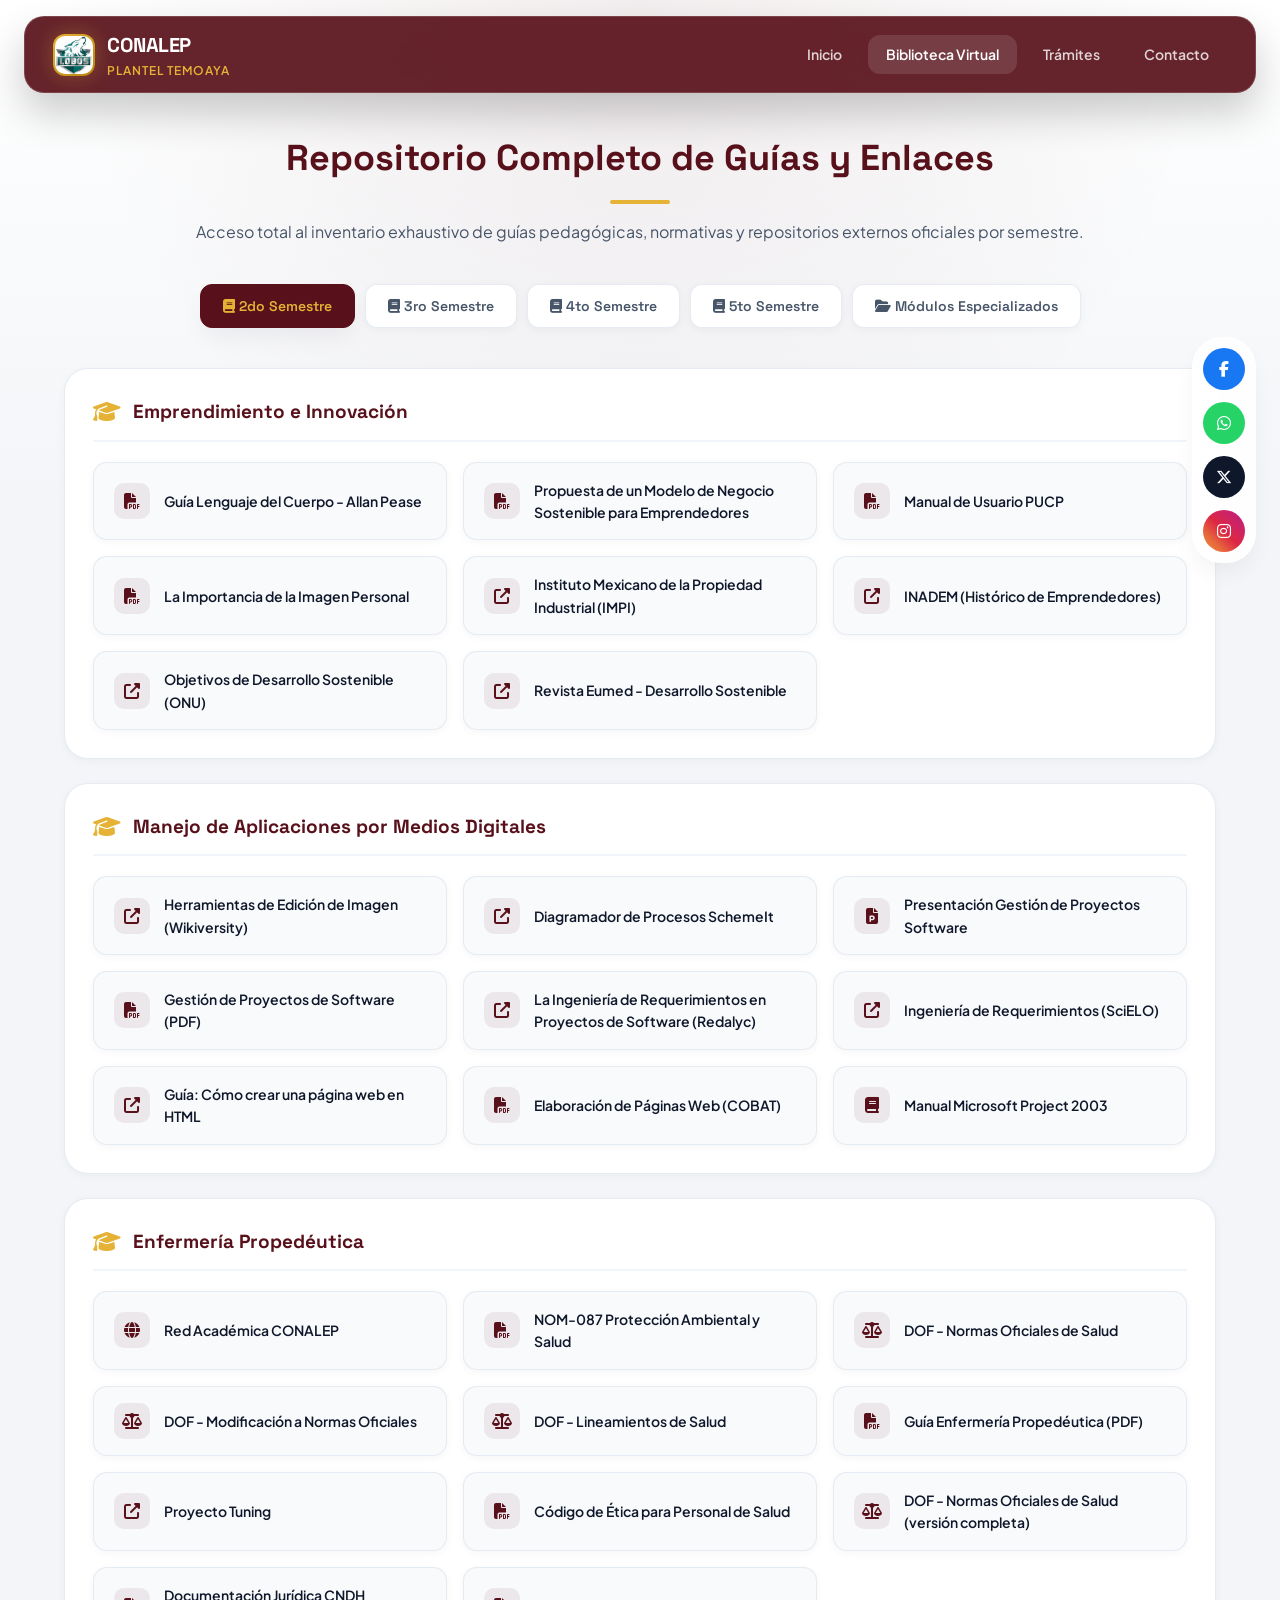
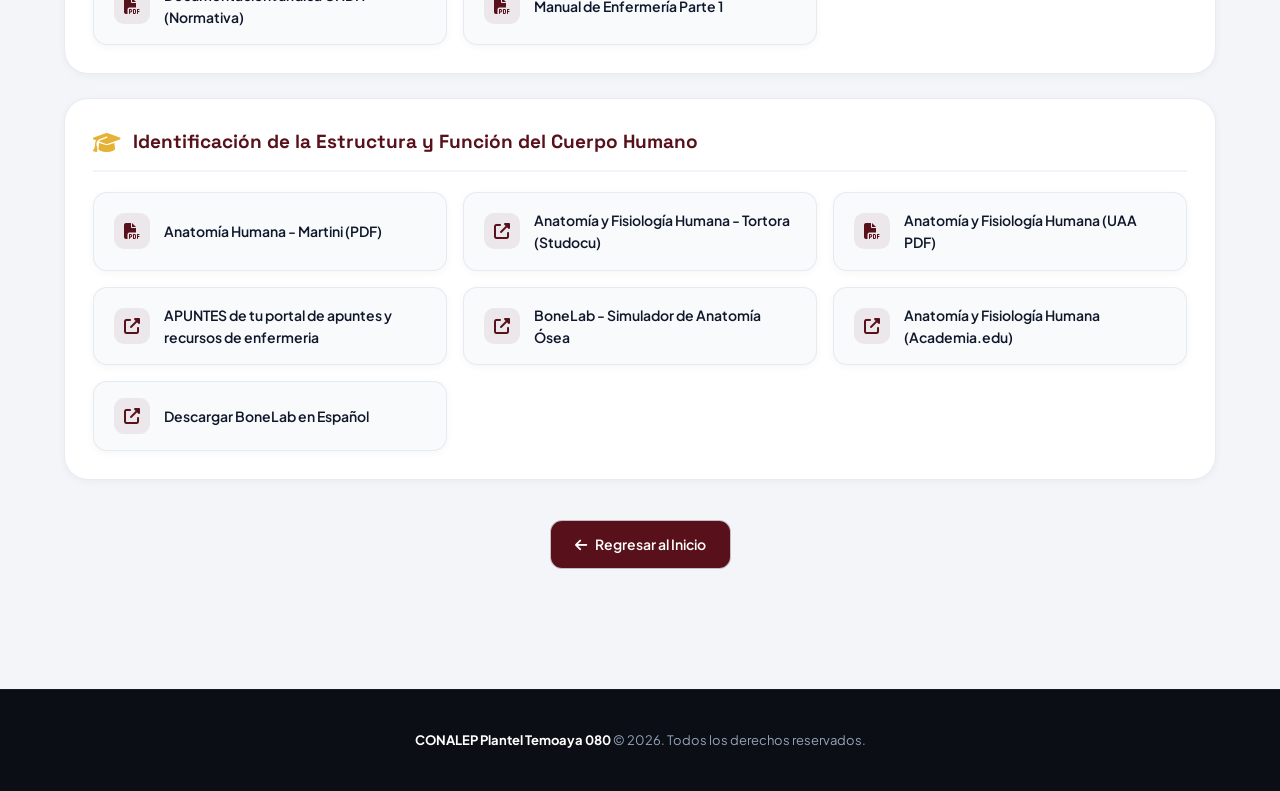
==== commit 6f681289: "Update bibliotecas_en_linea.html" ====
--- a/bibliotecas/bibliotecas_en_linea.html
+++ b/bibliotecas/bibliotecas_en_linea.html
@@ -40,10 +40,10 @@
                 </div>
             </div>
             <div class="nav-menu">
-                <a href="../INICIO.htm" class="nav-link">Inicio</a>
-                <a href="bibliotecas_en_linea.htm" class="nav-link activo">Biblioteca Virtual</a>
-                <a href="../paginas/credencial.htm" class="nav-link">Trámites</a>
-                <a href="../paginas/contacto.htm" class="nav-link">Contacto</a>
+                <a href="../index.html" class="nav-link">Inicio</a>
+                <a href="bibliotecas_en_linea.html" class="nav-link activo">Biblioteca Virtual</a>
+                <a href="../paginas/credencial.html" class="nav-link">Trámites</a>
+                <a href="../paginas/contacto.html" class="nav-link">Contacto</a>
             </div>
         </div>
     </nav>
@@ -428,4 +428,4 @@
         }
     </script>
 </body>
-</html>+</html>
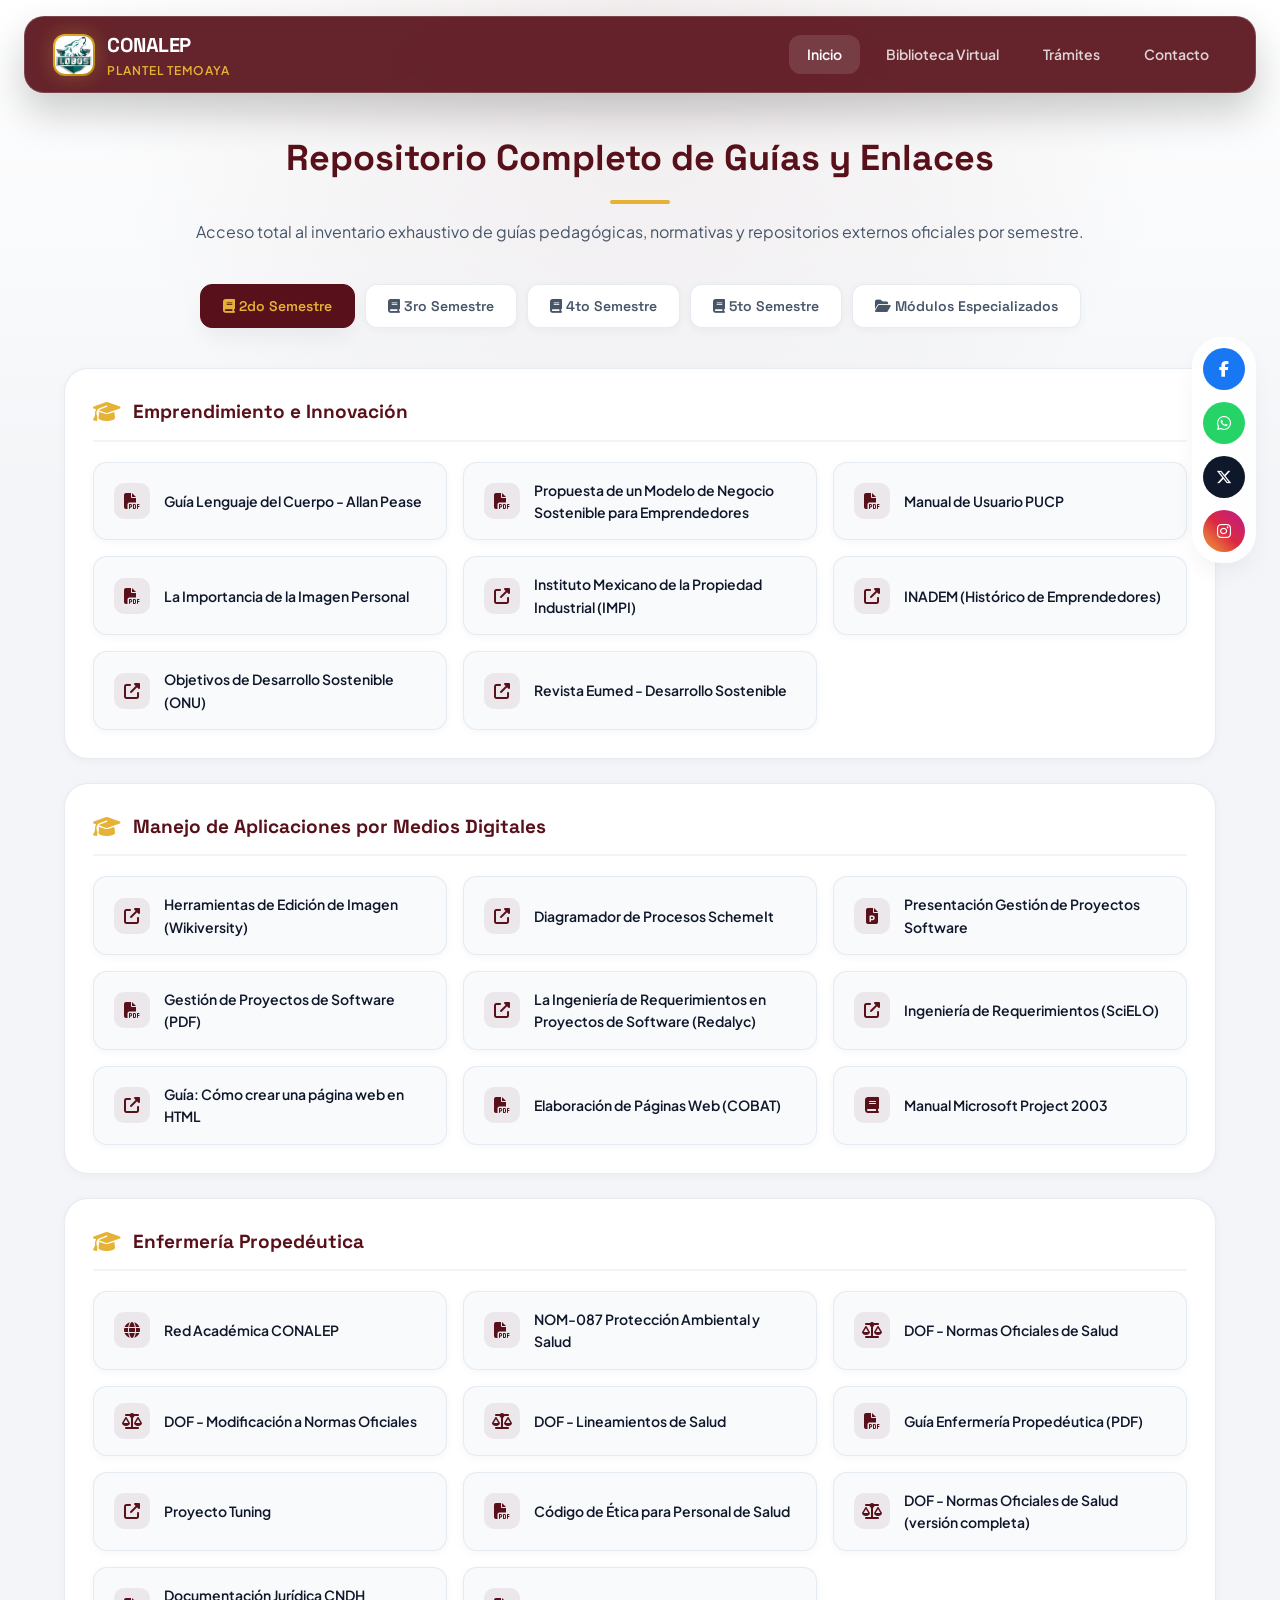
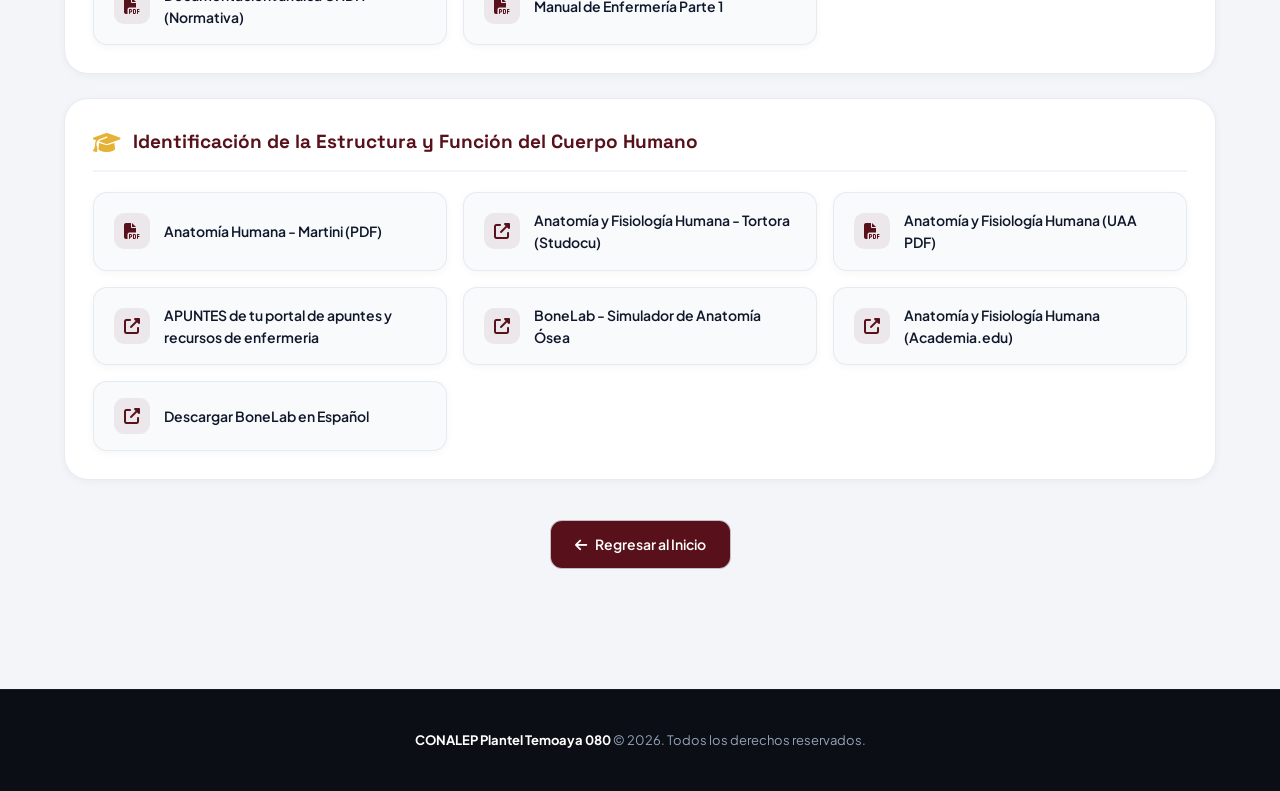
==== commit bfc973bf: "Update bibliotecas_en_linea.html" ====
--- a/bibliotecas/bibliotecas_en_linea.html
+++ b/bibliotecas/bibliotecas_en_linea.html
@@ -40,10 +40,10 @@
                 </div>
             </div>
             <div class="nav-menu">
-                <a href="../index.html" class="nav-link">Inicio</a>
-                <a href="bibliotecas_en_linea.html" class="nav-link activo">Biblioteca Virtual</a>
-                <a href="../paginas/credencial.html" class="nav-link">Trámites</a>
-                <a href="../paginas/contacto.html" class="nav-link">Contacto</a>
+                <a href="index.html" class="nav-link activo">Inicio</a>
+                <a href="bibliotecas/bibliotecas_en_linea.html" class="nav-link">Biblioteca Virtual</a>
+                <a href="paginas/credencial.html" class="nav-link">Trámites</a>
+                <a href="paginas/contacto.html" class="nav-link">Contacto</a>
             </div>
         </div>
     </nav>
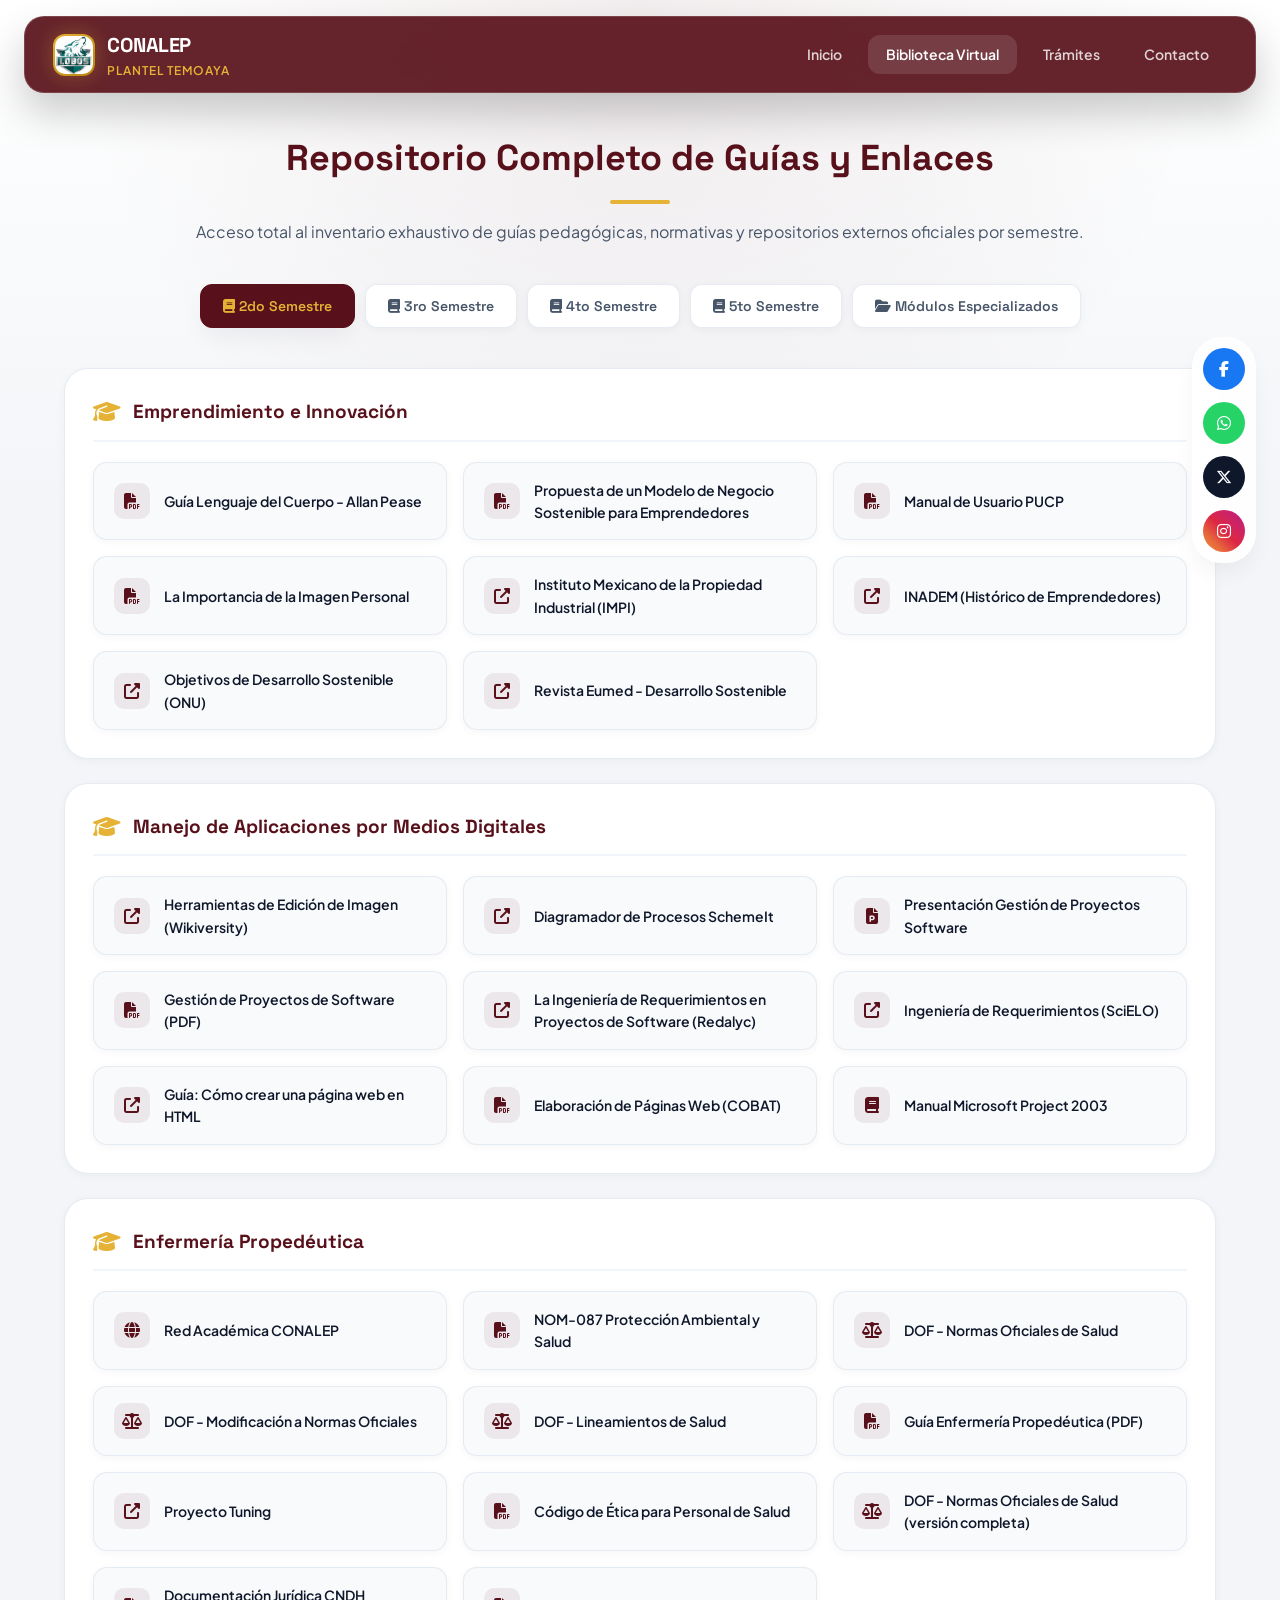
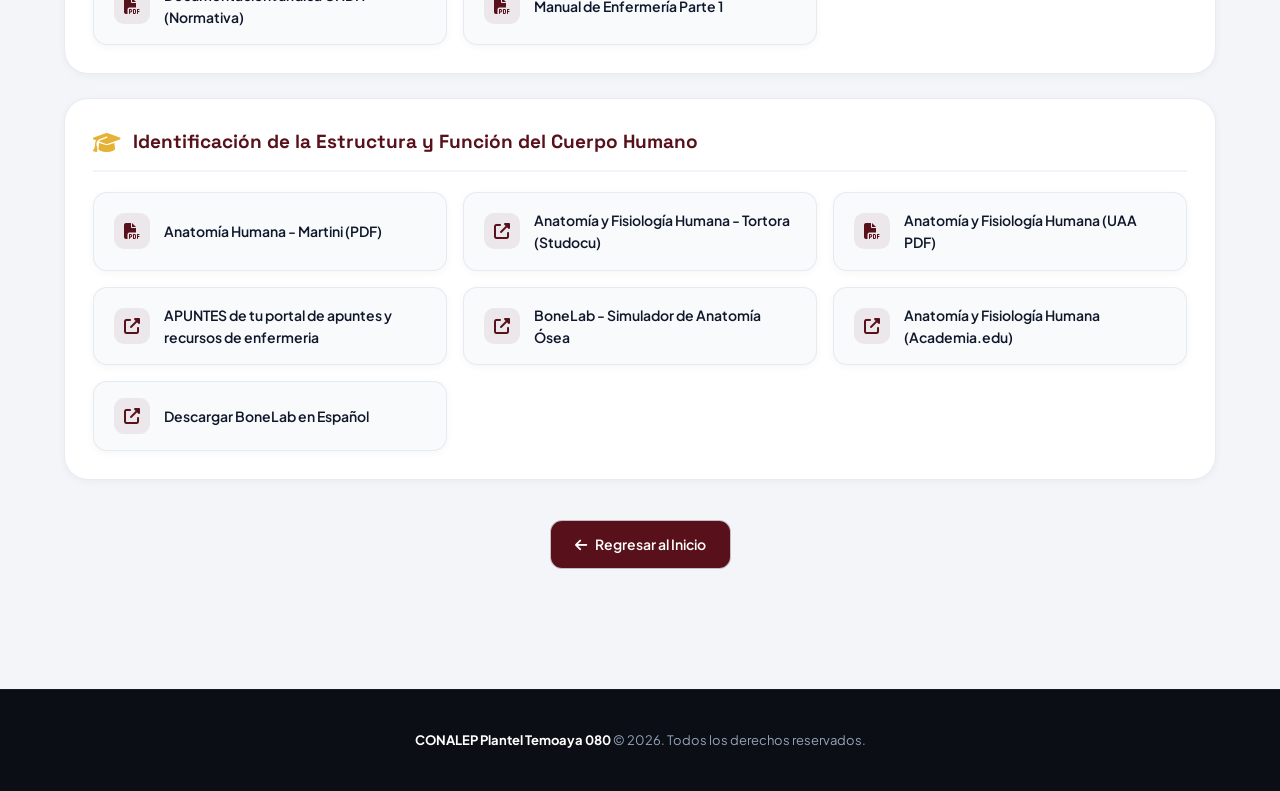
==== commit 7b483d9d: "Update bibliotecas_en_linea.html" ====
--- a/bibliotecas/bibliotecas_en_linea.html
+++ b/bibliotecas/bibliotecas_en_linea.html
@@ -40,11 +40,11 @@
                 </div>
             </div>
             <div class="nav-menu">
-                <a href="index.html" class="nav-link activo">Inicio</a>
-                <a href="bibliotecas/bibliotecas_en_linea.html" class="nav-link">Biblioteca Virtual</a>
-                <a href="paginas/credencial.html" class="nav-link">Trámites</a>
-                <a href="paginas/contacto.html" class="nav-link">Contacto</a>
-            </div>
+                <a href="../index.html" class="nav-link">Inicio</a>
+                <a href="bibliotecas_en_linea.html" class="nav-link activo">Biblioteca Virtual</a>
+                <a href="../paginas/credencial.html" class="nav-link">Trámites</a>
+                <a href="../paginas/contacto.html" class="nav-link">Contacto</a>
+            </div>    
         </div>
     </nav>
 
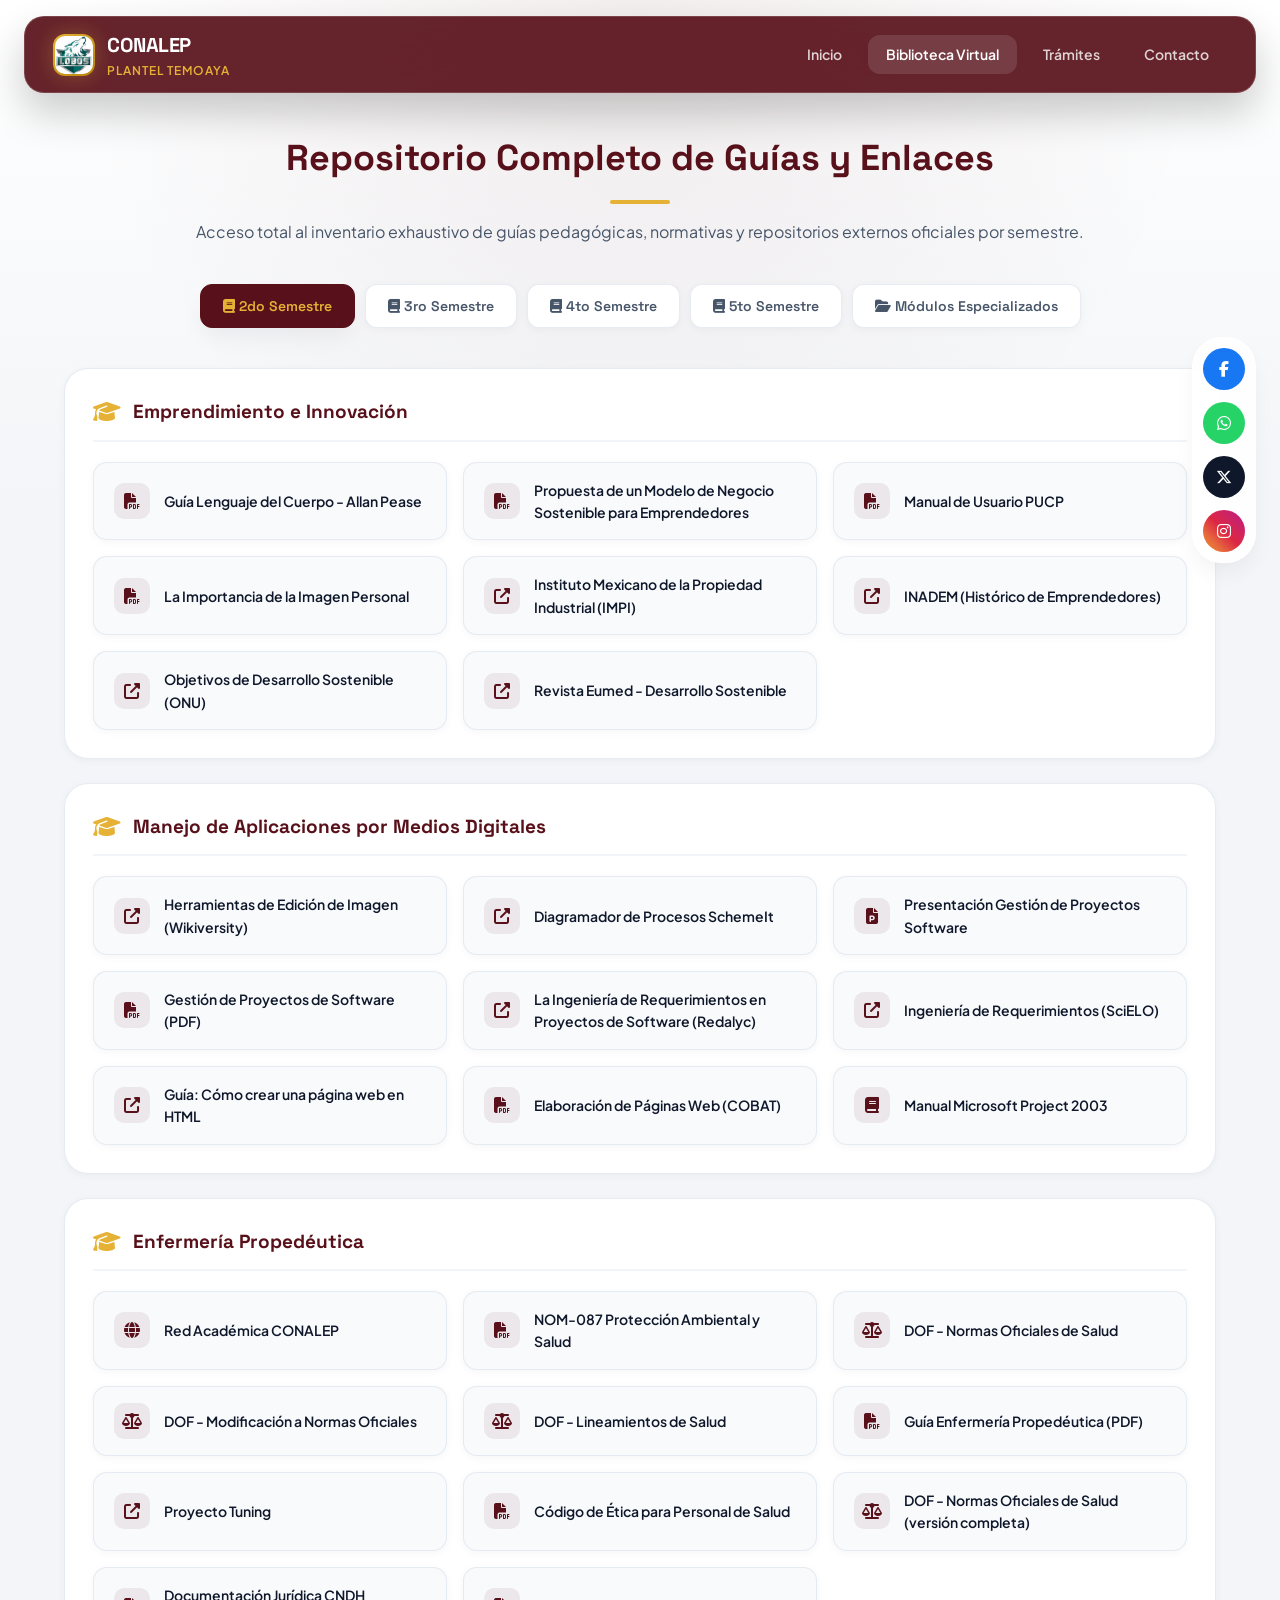
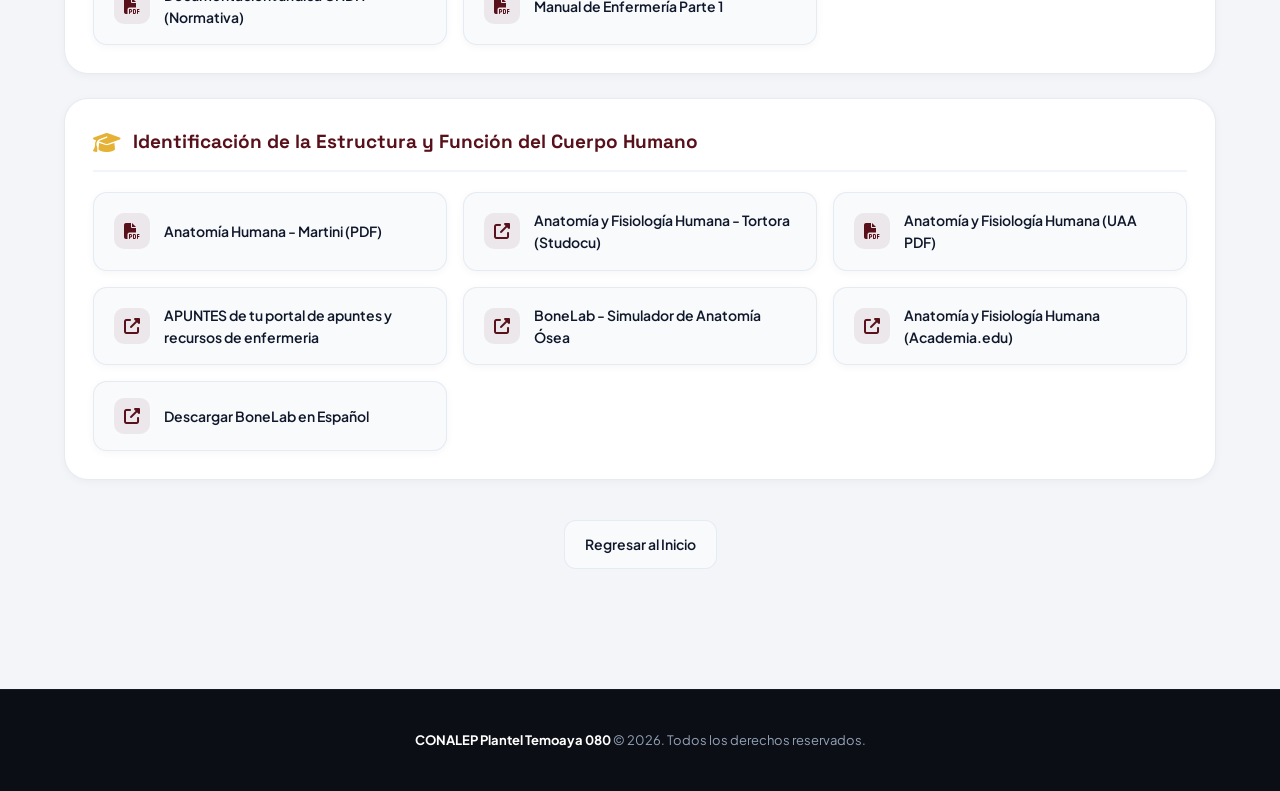
==== commit a0aa293e: "Update bibliotecas_en_linea.html" ====
--- a/bibliotecas/bibliotecas_en_linea.html
+++ b/bibliotecas/bibliotecas_en_linea.html
@@ -40,11 +40,11 @@
                 </div>
             </div>
             <div class="nav-menu">
-                <a href="../index.html" class="nav-link">Inicio</a>
-                <a href="bibliotecas_en_linea.html" class="nav-link activo">Biblioteca Virtual</a>
-                <a href="../paginas/credencial.html" class="nav-link">Trámites</a>
-                <a href="../paginas/contacto.html" class="nav-link">Contacto</a>
-            </div>    
+    <a href="../index.html" class="nav-link">Inicio</a>
+    <a href="bibliotecas_en_linea.html" class="nav-link activo">Biblioteca Virtual</a>
+    <a href="../paginas/credencial.html" class="nav-link">Trámites</a>
+    <a href="../paginas/contacto.html" class="nav-link">Contacto</a>
+</div>  
         </div>
     </nav>
 
@@ -403,9 +403,7 @@
         </div>
 
         <div style="text-align: center; margin-top: 40px;">
-            <a href="../INICIO.htm" class="btn-amarillo" style="display: inline-flex; align-items: center; gap: 8px; background: var(--brand-primary); color: white; padding: 12px 24px; text-decoration: none; border-radius: 12px; font-weight: 600; font-size: 14px;">
-                <i class="fas fa-arrow-left"></i> Regresar al Inicio
-            </a>
+            <a href="../index.html" class="btn-amarillo">Regresar al Inicio</a>
         </div>
     </main>
 
--- a/css/estilos.css
+++ b/css/estilos.css
@@ -728,4 +728,73 @@
     .contact-grid {
         grid-template-columns: 1fr;
     }
-}+}
+
+/* ==========================================================
+   CORRECCIÓN RESPONSIVA DEFINITIVA PARA CELULARES
+   ========================================================== */
+@media (max-width: 768px) {
+    /* Navbar adaptable en móviles */
+    .navbar-pro {
+        position: fixed;
+        top: 10px;
+        width: calc(100% - 16px);
+        left: 50%;
+        transform: translateX(-50%);
+        border-radius: 16px;
+    }
+
+    .nav-container {
+        flex-direction: column;
+        padding: 10px 14px;
+        gap: 8px;
+    }
+
+    .nav-brand {
+        width: 100%;
+        justify-content: center;
+    }
+
+    .nav-menu {
+        display: flex;
+        flex-wrap: wrap;
+        justify-content: center;
+        gap: 4px;
+        width: 100%;
+    }
+
+    .nav-link {
+        padding: 6px 10px;
+        font-size: 12px;
+        border-radius: 8px;
+    }
+
+    /* Redes sociales flotantes abajo o compactas para que no estorben */
+    .social-icons-float {
+        position: static;
+        flex-direction: row;
+        justify-content: center;
+        transform: none;
+        margin: 15px auto;
+        width: fit-content;
+        box-shadow: var(--shadow-sm);
+    }
+
+    /* Tarjetas y contenedores a una sola columna */
+    .contenedor-tarjetas, 
+    .carreras-grid, 
+    .contact-grid {
+        grid-template-columns: 1fr !important;
+        padding: 0 12px;
+    }
+
+    .tarjeta-servicio {
+        grid-column: span 12 !important;
+        padding: 20px;
+    }
+
+    .page-wrapper, .library-container, .carreras-wrapper, .contact-container {
+        margin: 110px auto 30px auto;
+        padding: 0 12px;
+    }
+}
